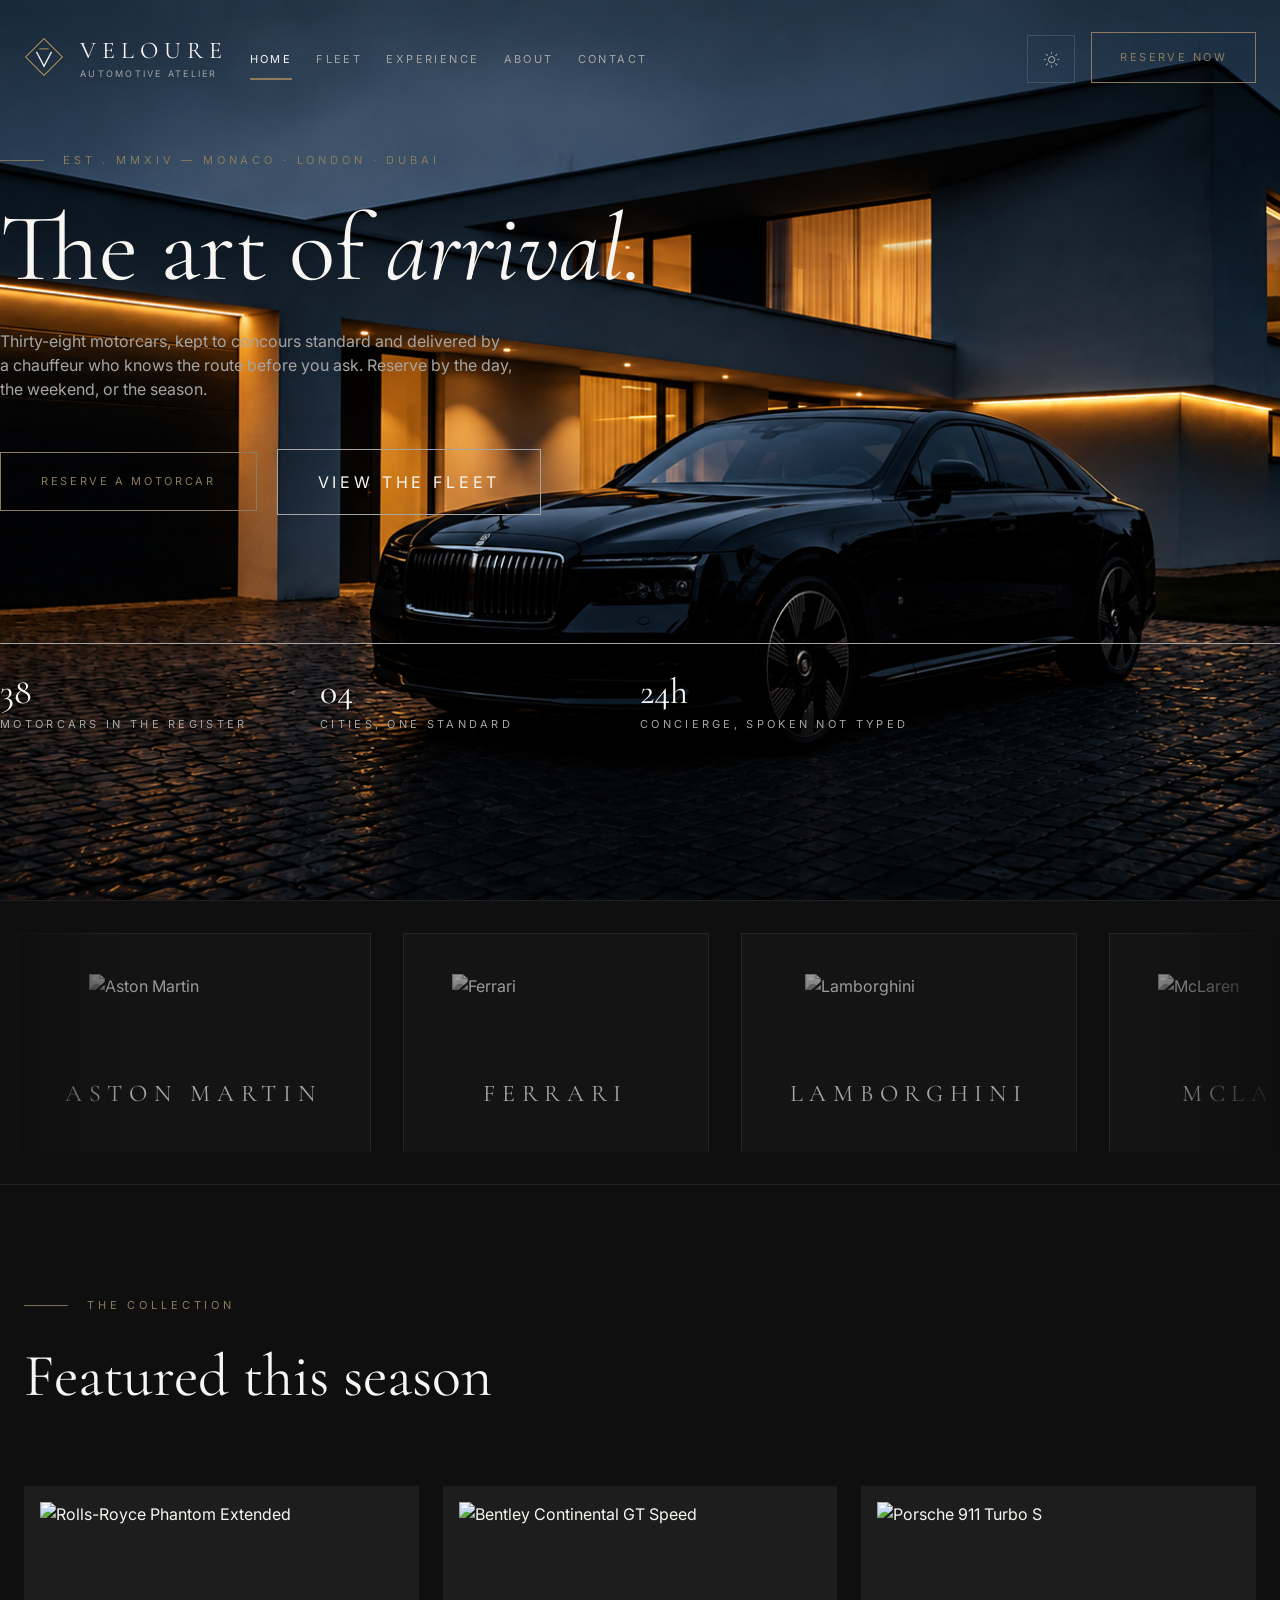
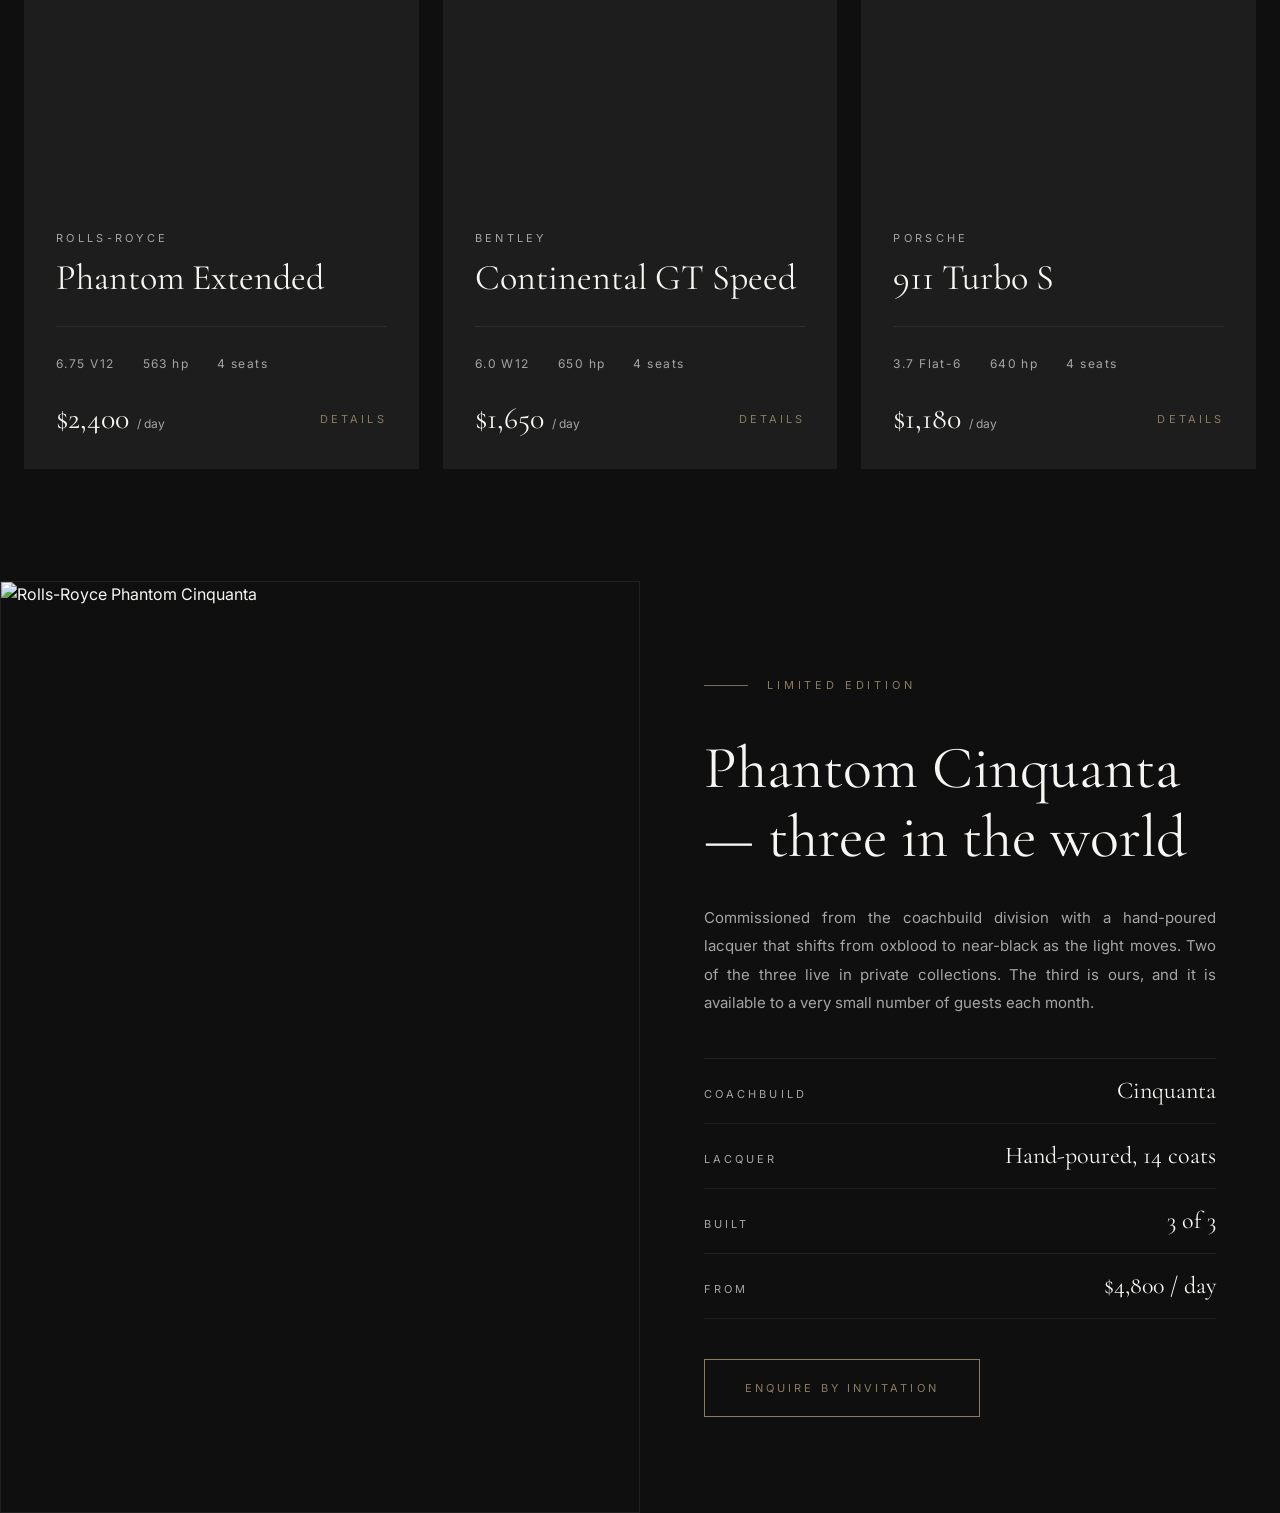
==== src/index.html @ 8e4b3f59 "Add limited edition section with styling and specifications" ====
<!doctype html>
<html lang="en">
  <head>
    <meta charset="UTF-8" />
    <meta name="viewport" content="width=device-width, initial-scale=1.0" />

    <link href="./output.css" rel="stylesheet" />

    <link rel="preconnect" href="https://fonts.googleapis.com" />
    <link rel="preconnect" href="https://fonts.gstatic.com" crossorigin />

    <link
      href="https://fonts.googleapis.com/css2?family=Cormorant+Garamond:ital,wght@0,300..700;1,300..700&family=Inter:ital,opsz,wght@0,14..32,100..900;1,14..32,100..900&display=swap"
      rel="stylesheet"
    />

    <title>Veloure</title>
  </head>

  <body class="bg-background text-text font-Inter">
    <header
      class="relative min-h-screen bg-[url('../assets/hero.png')] bg-cover bg-center bg-no-repeat py-8"
    >
      <div id="siteNav" class="site-nav">
        <div class="container mx-auto flex items-center px-6">
          <div class="logo">
            <a href="#" class="flex items-center gap-3 lg:gap-4">
              <img
                src="../assets/v-logo.png"
                alt="Veloure Logo"
                class="w-8 h-8 lg:w-10 lg:h-10"
              />

              <div class="flex flex-col">
                <span
                  class="font-display text-xl lg:text-2xl tracking-[0.25em] text-text"
                >
                  VELOURE
                </span>

                <span
                  class="text-[8px] lg:text-[9px] tracking-[0.25em] uppercase text-muted lg:pr-8"
                >
                  Automotive Atelier
                </span>
              </div>
            </a>
          </div>
          <nav class="hidden lg:block">
            <ul class="flex items-center gap-6">
              <li><a href="#" class="nav-link nav-link-active">Home</a></li>
              <li><a href="#" class="nav-link">Fleet</a></li>
              <li><a href="#" class="nav-link">Experience</a></li>
              <li><a href="#" class="nav-link">About</a></li>
              <li><a href="#" class="nav-link">Contact</a></li>
            </ul>
          </nav>
          <div class="flex items-center lg:items-end ml-auto">
            <button class="ml-4 lg:ml-12">
              <img
                src="../assets/bright-icon.png"
                alt=""
                class="w-10 h-10 lg:w-12 lg:h-12"
              />
            </button>

            <button class="ml-2 lg:hidden">
              <img src="../assets/v-menu.png" alt="Menu" class="w-10 h-10" />
            </button>

            <button
              class="hidden lg:block ml-4 text-line tracking-[0.22em] uppercase text-[11px] py-4 px-7 border border-line hover:bg-tint hover:scale-105 transition-transform duration-300"
            >
              Reserve Now
            </button>
          </div>
        </div>
      </div>

      <section
        class="hero container mx-auto flex flex-col text-text mt-32 lg:mt-30 px-6 xl:px-0"
      >
        <p class="text-[10px] sm:text-[11px] text-line uppercase pb-6 lg:pb-8">
          <span class="hidden sm:inline"> ———— </span>
          <span class="tracking-[0.2em] sm:tracking-[0.35em] sm:ml-4">
            EST . MMXIV — MONACO · LONDON · DUBAI
          </span>
        </p>

        <h1
          class="text-5xl sm:text-6xl md:text-7xl lg:text-8xl font-display pb-6 lg:pb-8"
        >
          The art of
          <span class="italic">arrival.</span>
        </h1>

        <p class="text-[15px] sm:text-[16px] text-muted max-w-lg">
          Thirty-eight motorcars, kept to concours standard and delivered by a
          chauffeur who knows the route before you ask. Reserve by the day, the
          weekend, or the season.
        </p>

        <div
          class="flex flex-col sm:flex-row sm:items-center gap-4 sm:gap-5 my-10 lg:my-12"
        >
          <button
            class="w-full sm:w-auto text-line tracking-[0.24em] uppercase text-[11px] py-5 px-10 border border-line hover:bg-tint hover:scale-105 transition-transform duration-300"
          >
            Reserve a Motorcar
          </button>
          <button
            class="w-full sm:w-auto text-text tracking-[0.24em] uppercase text-[11px ] py-5 px-10 border border-muted hover:scale-105 hover:border-text transition-all duration-300"
          >
            View the Fleet
          </button>
        </div>
        <div
          class="flex flex-wrap items-start gap-y-8 border-t border-muted pt-7 mt-12 lg:mt-20 pb-12 lg:pb-0"
        >
          <div class="w-1/2 sm:w-1/3 lg:w-1/4">
            <span class="font-display text-4xl text-text"> 38 </span>

            <p class="mt-1 text-[11px] tracking-[0.3em] uppercase text-muted">
              Motorcars in the register
            </p>
          </div>

          <div class="w-1/2 sm:w-1/3 lg:w-1/4">
            <span class="font-display text-4xl text-text"> 04 </span>

            <p class="mt-1 text-[11px] tracking-[0.3em] uppercase text-muted">
              Cities, one standard
            </p>
          </div>

          <div class="w-1/2 sm:w-1/3 lg:w-1/4">
            <span class="font-display text-4xl text-text"> 24h </span>

            <p class="mt-1 text-[11px] tracking-[0.3em] uppercase text-muted">
              Concierge, spoken not typed
            </p>
          </div>
        </div>
      </section>
    </header>

    <main>
      <section class="brands border-y border-hair py-6 lg:py-8 overflow-hidden">
        <div class="brand-moveleft">
          <div class="brand-track">
            <ul class="brand-list">
              <li>
                <a href="#" class="group brand-card">
                  <img
                    src="../assets/brands/aston-martin.png"
                    alt="Aston Martin"
                    class="brand-logo"
                  />
                  <span class="brand-name">Aston Martin</span>
                </a>
              </li>

              <li>
                <a href="#" class="group brand-card">
                  <img
                    src="../assets/brands/ferrari.png"
                    alt="Ferrari"
                    class="brand-logo"
                  />
                  <span class="brand-name">Ferrari</span>
                </a>
              </li>

              <li>
                <a href="#" class="group brand-card">
                  <img
                    src="../assets/brands/lamborghini.png"
                    alt="Lamborghini"
                    class="brand-logo"
                  />
                  <span class="brand-name">Lamborghini</span>
                </a>
              </li>

              <li>
                <a href="#" class="group brand-card">
                  <img
                    src="../assets/brands/mclaren.png"
                    alt="McLaren"
                    class="brand-logo"
                  />
                  <span class="brand-name">McLaren</span>
                </a>
              </li>

              <li>
                <a href="#" class="group brand-card">
                  <img
                    src="../assets/brands/rolls-royce.png"
                    alt="Rolls-Royce"
                    class="brand-logo"
                  />
                  <span class="brand-name">Rolls-Royce</span>
                </a>
              </li>

              <li>
                <a href="#" class="group brand-card">
                  <img
                    src="../assets/brands/bentley.png"
                    alt="Bentley"
                    class="brand-logo"
                  />
                  <span class="brand-name">Bentley</span>
                </a>
              </li>

              <li>
                <a href="#" class="group brand-card">
                  <img
                    src="../assets/brands/porsche.png"
                    alt="Porsche"
                    class="brand-logo"
                  />
                  <span class="brand-name">Porsche</span>
                </a>
              </li>

              <li>
                <a href="#" class="group brand-card">
                  <img
                    src="../assets/brands/maserati.png"
                    alt="Maserati"
                    class="brand-logo"
                  />
                  <span class="brand-name">Maserati</span>
                </a>
              </li>
            </ul>

            <ul class="brand-list">
              <li>
                <a href="#" class="group brand-card">
                  <img
                    src="../assets/brands/Aston-Martin-Logo.png"
                    alt="Aston Martin"
                    class="brand-logo"
                  />
                  <span class="brand-name">Aston Martin</span>
                </a>
              </li>

              <li>
                <a href="#" class="group brand-card">
                  <img
                    src="../assets/brands/ferrari.png"
                    alt=""
                    class="brand-logo"
                  />
                  <span class="brand-name">Ferrari</span>
                </a>
              </li>

              <li>
                <a href="#" class="group brand-card">
                  <img
                    src="../assets/brands/lamborghini.png"
                    alt=""
                    class="brand-logo"
                  />
                  <span class="brand-name">Lamborghini</span>
                </a>
              </li>

              <li>
                <a href="#" class="group brand-card">
                  <img
                    src="../assets/brands/mclaren.png"
                    alt=""
                    class="brand-logo"
                  />
                  <span class="brand-name">McLaren</span>
                </a>
              </li>

              <li>
                <a href="#" class="group brand-card">
                  <img
                    src="../assets/brands/Rolls-Royce.png"
                    alt=""
                    class="brand-logo"
                  />
                  <span class="brand-name">Rolls-Royce</span>
                </a>
              </li>

              <li>
                <a href="#" class="group brand-card">
                  <img
                    src="../assets/brands/Bentley.png"
                    alt=""
                    class="brand-logo"
                  />
                  <span class="brand-name">Bentley</span>
                </a>
              </li>

              <li>
                <a href="#" class="group brand-card">
                  <img
                    src="../assets/brands/Porsche.png"
                    alt=""
                    class="brand-logo"
                  />
                  <span class="brand-name">Porsche</span>
                </a>
              </li>

              <li>
                <a href="#" class="group brand-card">
                  <img
                    src="../assets/brands/maserati.png"
                    alt=""
                    class="brand-logo"
                  />
                  <span class="brand-name">Maserati</span>
                </a>
              </li>
            </ul>
          </div>
        </div>
      </section>

      <section class="collection py-20 lg:py-28">
        <div class="container mx-auto px-6">
          <p
            class="text-[10px] sm:text-[11px] text-line uppercase pb-6 lg:pb-8"
          >
            <span class="hidden sm:inline"> ———— </span>
            <span class="tracking-[0.2em] sm:tracking-[0.35em] sm:ml-4"
              >The Collection</span
            >
          </p>

          <h2
            class="font-display text-4xl sm:text-5xl lg:text-6xl pb-14 lg:pb-20"
          >
            Featured this season
          </h2>

          <div class="grid gap-6 md:grid-cols-2 lg:grid-cols-3">
            <div class="collection-card">
              <div class="collection-media">

                <img
                  src="../assets/cars/Rolls-Royce.jpg"
                  alt="Rolls-Royce Phantom Extended"
                  class="collection-image"
                />
              </div>

              <div class="collection-body">
                <p class="collection-brand">Rolls-Royce</p>
                <h3 class="collection-model">Phantom Extended</h3>

                <div class="collection-specs">
                  <span>6.75 V12</span>
                  <span>563 hp</span>
                  <span>4 seats</span>
                </div>

                <div class="collection-footer">
                  <p>
                    <span class="collection-price">$2,400</span>
                    <span class="collection-per">/ day</span>
                  </p>

                  <a href="#" class="collection-details">Details </a>
                </div>
              </div>
            </div>

            <div class="collection-card">
              <div class="collection-media">

                <img
                  src="../assets/cars/Bentley.jpg"
                  alt="Bentley Continental GT Speed"
                  class="collection-image"
                />
              </div>

              <div class="collection-body">
                <p class="collection-brand">Bentley</p>
                <h3 class="collection-model">Continental GT Speed</h3>

                <div class="collection-specs">
                  <span>6.0 W12</span>
                  <span>650 hp</span>
                  <span>4 seats</span>
                </div>

                <div class="collection-footer">
                  <p>
                    <span class="collection-price">$1,650</span>
                    <span class="collection-per">/ day</span>
                  </p>

                  <a href="#" class="collection-details">Details </a>
                </div>
              </div>
            </div>

            <div class="collection-card">
              <div class="collection-media">

                <img
                  src="../assets/cars/Porsche.jpg"
                  alt="Porsche 911 Turbo S"
                  class="collection-image"
                />
              </div>

              <div class="collection-body">
                <p class="collection-brand">Porsche</p>
                <h3 class="collection-model">911 Turbo S</h3>

                <div class="collection-specs">
                  <span>3.7 Flat-6</span>
                  <span>640 hp</span>
                  <span>4 seats</span>
                </div>

                <div class="collection-footer">
                  <p>
                    <span class="collection-price">$1,180</span>
                    <span class="collection-per">/ day</span>
                  </p>

                  <a href="#" class="collection-details">Details </a>
                </div>
              </div>
            </div>
          </div>
        </div>
      </section>

      <section class="limited-edition">
        <div class="grid lg:grid-cols-2 items-stretch">
          <div
            class="relative overflow-hidden aspect-4/3 sm:aspect-[16/9] lg:aspect-auto lg:min-h-[34rem] border border-hair"
          >
            <img
              src="../assets/cars/limited-edition.jpg"
              alt="Rolls-Royce Phantom Cinquanta"
              class="absolute inset-0 w-full h-full object-cover"
            />
          </div>

          <div
            class="flex flex-col justify-center px-6 sm:px-10 lg:px-16 py-16 lg:py-24"
          >
            <p class="text-[10px] sm:text-[11px] text-line uppercase pb-8 lg:pb-10">
              <span class="hidden sm:inline"> ———— </span>
              <span class="tracking-[0.2em] sm:tracking-[0.35em] sm:ml-4"
                >Limited Edition</span
              >
            </p>

            <h2
              class="font-display text-4xl sm:text-5xl lg:text-6xl leading-[1.15] text-text"
            >
              Phantom Cinquanta — three in the world
            </h2>

            <p
              class="text-[15px] leading-[1.9] text-muted text-justify pt-8 pb-10 border-b border-hair"
            >
              Commissioned from the coachbuild division with a hand-poured
              lacquer that shifts from oxblood to near-black as the light moves.
              Two of the three live in private collections. The third is ours,
              and it is available to a very small number of guests each month.
            </p>

            <div>
              <div class="limited-spec">
                <span class="limited-spec-label">Coachbuild</span>
                <span class="limited-spec-value">Cinquanta</span>
              </div>

              <div class="limited-spec">
                <span class="limited-spec-label">Lacquer</span>
                <span class="limited-spec-value">Hand-poured, 14 coats</span>
              </div>

              <div class="limited-spec">
                <span class="limited-spec-label">Built</span>
                <span class="limited-spec-value">3 of 3</span>
              </div>

              <div class="limited-spec">
                <span class="limited-spec-label">From</span>
                <span class="limited-spec-value">$4,800 / day</span>
              </div>
            </div>

            <a
              href="#"
              class="self-start mt-10 px-10 py-5 border border-line text-[11px] tracking-[0.28em] uppercase text-line hover:bg-tint hover:scale-105 transition-transform duration-300"
              >Enquire by invitation</a
            >
          </div>
        </div>
      </section>
    </main>
  </body>
</html>
---- src/output.css ----
/*! tailwindcss v4.3.3 | MIT License | https://tailwindcss.com */
@layer properties;
@layer theme, base, components, utilities;
@layer theme {
  :root, :host {
    --font-sans: -apple-system, BlinkMacSystemFont, "Segoe UI", Roboto, "Helvetica Neue",
      "Noto Sans", Arial, sans-serif, "Apple Color Emoji", "Segoe UI Emoji",
      "Segoe UI Symbol", "Noto Color Emoji";
    --font-mono: ui-monospace, SFMono-Regular, Menlo, Monaco, Consolas, "Liberation Mono",
      "Courier New", monospace;
    --spacing: 0.25rem;
    --container-lg: 32rem;
    --text-xl: 1.25rem;
    --text-xl--line-height: calc(1.75 / 1.25);
    --text-2xl: 1.5rem;
    --text-2xl--line-height: calc(2 / 1.5);
    --text-3xl: 1.875rem;
    --text-3xl--line-height: calc(2.25 / 1.875);
    --text-4xl: 2.25rem;
    --text-4xl--line-height: calc(2.5 / 2.25);
    --text-5xl: 3rem;
    --text-5xl--line-height: 1;
    --text-6xl: 3.75rem;
    --text-6xl--line-height: 1;
    --text-7xl: 4.5rem;
    --text-7xl--line-height: 1;
    --text-8xl: 6rem;
    --text-8xl--line-height: 1;
    --font-weight-semibold: 600;
    --default-transition-duration: 150ms;
    --default-transition-timing-function: cubic-bezier(0.4, 0, 0.2, 1);
    --default-font-family: var(--font-sans);
    --default-mono-font-family: var(--font-mono);
    --font-display: "Cormorant Garamond", serif;
    --font-Inter: "Inter", sans-serif;
    --color-background: #0F0F10;
    --color-card: #1D1D1D;
    --color-text: #F8F6F2;
    --color-muted: #A5A5A5;
    --color-line: #8C7B5E;
    --color-hair: rgba(255, 255, 255, 0.07);
    --color-tint: rgba(140, 123, 94, 0.19);
    --animate-moveLeft: moveLeft 40s linear infinite;
  }
}
@layer base {
  *, ::after, ::before, ::backdrop, ::file-selector-button {
    box-sizing: border-box;
    margin: 0;
    padding: 0;
    border: 0 solid;
  }
  html, :host {
    line-height: 1.5;
    -webkit-text-size-adjust: 100%;
    tab-size: 4;
    font-family: var(--default-font-family, -apple-system, BlinkMacSystemFont, "Segoe UI", Roboto, "Helvetica Neue", "Noto Sans", Arial, sans-serif, "Apple Color Emoji", "Segoe UI Emoji", "Segoe UI Symbol", "Noto Color Emoji");
    font-feature-settings: var(--default-font-feature-settings, normal);
    font-variation-settings: var(--default-font-variation-settings, normal);
    -webkit-tap-highlight-color: transparent;
  }
  hr {
    height: 0;
    color: inherit;
    border-top-width: 1px;
  }
  abbr:where([title]) {
    -webkit-text-decoration: underline dotted;
    text-decoration: underline dotted;
  }
  h1, h2, h3, h4, h5, h6 {
    font-size: inherit;
    font-weight: inherit;
  }
  a {
    color: inherit;
    -webkit-text-decoration: inherit;
    text-decoration: inherit;
  }
  b, strong {
    font-weight: bolder;
  }
  code, kbd, samp, pre {
    font-family: var(--default-mono-font-family, ui-monospace, SFMono-Regular, Menlo, Monaco, Consolas, "Liberation Mono", "Courier New", monospace);
    font-feature-settings: var(--default-mono-font-feature-settings, normal);
    font-variation-settings: var(--default-mono-font-variation-settings, normal);
    font-size: 1em;
  }
  small {
    font-size: 80%;
  }
  sub, sup {
    font-size: 75%;
    line-height: 0;
    position: relative;
    vertical-align: baseline;
  }
  sub {
    bottom: -0.25em;
  }
  sup {
    top: -0.5em;
  }
  table {
    text-indent: 0;
    border-color: inherit;
    border-collapse: collapse;
  }
  :-moz-focusring:where(:not(iframe)) {
    outline: auto;
  }
  progress {
    vertical-align: baseline;
  }
  summary {
    display: list-item;
  }
  ol, ul, menu {
    list-style: none;
  }
  img, svg, video, canvas, audio, iframe, embed, object {
    display: block;
    vertical-align: middle;
  }
  img, video {
    max-width: 100%;
    height: auto;
  }
  button, input, select, optgroup, textarea, ::file-selector-button {
    font: inherit;
    font-feature-settings: inherit;
    font-variation-settings: inherit;
    letter-spacing: inherit;
    color: inherit;
    border-radius: 0;
    background-color: transparent;
    opacity: 1;
  }
  :where(select:is([multiple], [size])) optgroup {
    font-weight: bolder;
  }
  :where(select:is([multiple], [size])) optgroup option {
    padding-inline-start: 20px;
  }
  ::file-selector-button {
    margin-inline-end: 4px;
  }
  ::placeholder {
    opacity: 1;
  }
  @supports (not (-webkit-appearance: -apple-pay-button))  or (contain-intrinsic-size: 1px) {
    ::placeholder {
      color: currentcolor;
      @supports (color: color-mix(in lab, red, red)) {
        color: color-mix(in oklab, currentcolor 50%, transparent);
      }
    }
  }
  textarea {
    resize: vertical;
  }
  ::-webkit-search-decoration {
    -webkit-appearance: none;
  }
  ::-webkit-date-and-time-value {
    min-height: 1lh;
    text-align: inherit;
  }
  ::-webkit-datetime-edit {
    display: inline-flex;
  }
  ::-webkit-datetime-edit-fields-wrapper {
    padding: 0;
  }
  ::-webkit-datetime-edit, ::-webkit-datetime-edit-year-field, ::-webkit-datetime-edit-month-field, ::-webkit-datetime-edit-day-field, ::-webkit-datetime-edit-hour-field, ::-webkit-datetime-edit-minute-field, ::-webkit-datetime-edit-second-field, ::-webkit-datetime-edit-millisecond-field, ::-webkit-datetime-edit-meridiem-field {
    padding-block: 0;
  }
  ::-webkit-calendar-picker-indicator {
    line-height: 1;
  }
  :-moz-ui-invalid {
    box-shadow: none;
  }
  button, input:where([type="button"], [type="reset"], [type="submit"]), ::file-selector-button {
    appearance: button;
  }
  ::-webkit-inner-spin-button, ::-webkit-outer-spin-button {
    height: auto;
  }
  [hidden]:where(:not([hidden="until-found"])) {
    display: none !important;
  }
}
@layer utilities {
  .absolute {
    position: absolute;
  }
  .relative {
    position: relative;
  }
  .inset-0 {
    inset: 0px;
  }
  .container {
    width: 100%;
    @media (width >= 40rem) {
      max-width: 40rem;
    }
    @media (width >= 48rem) {
      max-width: 48rem;
    }
    @media (width >= 64rem) {
      max-width: 64rem;
    }
    @media (width >= 80rem) {
      max-width: 80rem;
    }
    @media (width >= 96rem) {
      max-width: 96rem;
    }
  }
  .mx-auto {
    margin-inline: auto;
  }
  .my-10 {
    margin-block: calc(var(--spacing) * 10);
  }
  .mt-1 {
    margin-top: var(--spacing);
  }
  .mt-10 {
    margin-top: calc(var(--spacing) * 10);
  }
  .mt-12 {
    margin-top: calc(var(--spacing) * 12);
  }
  .mt-32 {
    margin-top: calc(var(--spacing) * 32);
  }
  .ml-2 {
    margin-left: calc(var(--spacing) * 2);
  }
  .ml-4 {
    margin-left: calc(var(--spacing) * 4);
  }
  .ml-auto {
    margin-left: auto;
  }
  .flex {
    display: flex;
  }
  .grid {
    display: grid;
  }
  .hidden {
    display: none;
  }
  .table {
    display: table;
  }
  .aspect-4\/3 {
    aspect-ratio: 4/3;
  }
  .aspect-\[4\/3\] {
    aspect-ratio: 4/3;
  }
  .aspect-\[1199\/628\] {
    aspect-ratio: 1199/628;
  }
  .h-8 {
    height: calc(var(--spacing) * 8);
  }
  .h-10 {
    height: calc(var(--spacing) * 10);
  }
  .h-full {
    height: 100%;
  }
  .min-h-\[26rem\] {
    min-height: 26rem;
  }
  .min-h-screen {
    min-height: 100vh;
  }
  .w-1 {
    width: var(--spacing);
  }
  .w-1\/2 {
    width: calc(1 / 2 * 100%);
  }
  .w-8 {
    width: calc(var(--spacing) * 8);
  }
  .w-10 {
    width: calc(var(--spacing) * 10);
  }
  .w-full {
    width: 100%;
  }
  .max-w-lg {
    max-width: var(--container-lg);
  }
  .flex-shrink {
    flex-shrink: 1;
  }
  .border-collapse {
    border-collapse: collapse;
  }
  .transform {
    transform: var(--tw-rotate-x,) var(--tw-rotate-y,) var(--tw-rotate-z,) var(--tw-skew-x,) var(--tw-skew-y,);
  }
  .resize {
    resize: both;
  }
  .flex-col {
    flex-direction: column;
  }
  .flex-wrap {
    flex-wrap: wrap;
  }
  .items-center {
    align-items: center;
  }
  .items-start {
    align-items: flex-start;
  }
  .items-stretch {
    align-items: stretch;
  }
  .justify-center {
    justify-content: center;
  }
  .gap-2 {
    gap: calc(var(--spacing) * 2);
  }
  .gap-3 {
    gap: calc(var(--spacing) * 3);
  }
  .gap-4 {
    gap: calc(var(--spacing) * 4);
  }
  .gap-6 {
    gap: calc(var(--spacing) * 6);
  }
  .gap-y-8 {
    row-gap: calc(var(--spacing) * 8);
  }
  .self-start {
    align-self: flex-start;
  }
  .overflow-hidden {
    overflow: hidden;
  }
  .border {
    border-style: var(--tw-border-style);
    border-width: 1px;
  }
  .border-y {
    border-block-style: var(--tw-border-style);
    border-block-width: 1px;
  }
  .border-t {
    border-top-style: var(--tw-border-style);
    border-top-width: 1px;
  }
  .border-b {
    border-bottom-style: var(--tw-border-style);
    border-bottom-width: 1px;
  }
  .border-dashed {
    --tw-border-style: dashed;
    border-style: dashed;
  }
  .border-hair {
    border-color: var(--color-hair);
  }
  .border-line {
    border-color: var(--color-line);
  }
  .border-muted {
    border-color: var(--color-muted);
  }
  .bg-background {
    background-color: var(--color-background);
  }
  .bg-\[url\(\'\.\.\/assets\/hero\.png\'\)\] {
    background-image: url('../assets/hero.png');
  }
  .bg-cover {
    background-size: cover;
  }
  .bg-center {
    background-position: center;
  }
  .bg-no-repeat {
    background-repeat: no-repeat;
  }
  .object-cover {
    object-fit: cover;
  }
  .p-8 {
    padding: calc(var(--spacing) * 8);
  }
  .px-6 {
    padding-inline: calc(var(--spacing) * 6);
  }
  .px-7 {
    padding-inline: calc(var(--spacing) * 7);
  }
  .px-10 {
    padding-inline: calc(var(--spacing) * 10);
  }
  .py-4 {
    padding-block: calc(var(--spacing) * 4);
  }
  .py-5 {
    padding-block: calc(var(--spacing) * 5);
  }
  .py-6 {
    padding-block: calc(var(--spacing) * 6);
  }
  .py-8 {
    padding-block: calc(var(--spacing) * 8);
  }
  .py-16 {
    padding-block: calc(var(--spacing) * 16);
  }
  .py-20 {
    padding-block: calc(var(--spacing) * 20);
  }
  .pt-7 {
    padding-top: calc(var(--spacing) * 7);
  }
  .pt-8 {
    padding-top: calc(var(--spacing) * 8);
  }
  .pb-6 {
    padding-bottom: calc(var(--spacing) * 6);
  }
  .pb-8 {
    padding-bottom: calc(var(--spacing) * 8);
  }
  .pb-10 {
    padding-bottom: calc(var(--spacing) * 10);
  }
  .pb-12 {
    padding-bottom: calc(var(--spacing) * 12);
  }
  .pb-14 {
    padding-bottom: calc(var(--spacing) * 14);
  }
  .text-center {
    text-align: center;
  }
  .text-justify {
    text-align: justify;
  }
  .font-Inter {
    font-family: var(--font-Inter);
  }
  .font-display {
    font-family: var(--font-display);
  }
  .text-4xl {
    font-size: var(--text-4xl);
    line-height: var(--tw-leading, var(--text-4xl--line-height));
  }
  .text-5xl {
    font-size: var(--text-5xl);
    line-height: var(--tw-leading, var(--text-5xl--line-height));
  }
  .text-xl {
    font-size: var(--text-xl);
    line-height: var(--tw-leading, var(--text-xl--line-height));
  }
  .text-\[8px\] {
    font-size: 8px;
  }
  .text-\[10px\] {
    font-size: 10px;
  }
  .text-\[11px\] {
    font-size: 11px;
  }
  .text-\[13px\] {
    font-size: 13px;
  }
  .text-\[15px\] {
    font-size: 15px;
  }
  .leading-\[1\.9\] {
    --tw-leading: 1.9;
    line-height: 1.9;
  }
  .leading-\[1\.15\] {
    --tw-leading: 1.15;
    line-height: 1.15;
  }
  .font-semibold {
    --tw-font-weight: var(--font-weight-semibold);
    font-weight: var(--font-weight-semibold);
  }
  .tracking-\[0\.2em\] {
    --tw-tracking: 0.2em;
    letter-spacing: 0.2em;
  }
  .tracking-\[0\.3em\] {
    --tw-tracking: 0.3em;
    letter-spacing: 0.3em;
  }
  .tracking-\[0\.22em\] {
    --tw-tracking: 0.22em;
    letter-spacing: 0.22em;
  }
  .tracking-\[0\.24em\] {
    --tw-tracking: 0.24em;
    letter-spacing: 0.24em;
  }
  .tracking-\[0\.25em\] {
    --tw-tracking: 0.25em;
    letter-spacing: 0.25em;
  }
  .tracking-\[0\.28em\] {
    --tw-tracking: 0.28em;
    letter-spacing: 0.28em;
  }
  .text-line {
    color: var(--color-line);
  }
  .text-muted {
    color: var(--color-muted);
  }
  .text-text {
    color: var(--color-text);
  }
  .uppercase {
    text-transform: uppercase;
  }
  .italic {
    font-style: italic;
  }
  .underline {
    text-decoration-line: underline;
  }
  .outline {
    outline-style: var(--tw-outline-style);
    outline-width: 1px;
  }
  .filter {
    filter: var(--tw-blur,) var(--tw-brightness,) var(--tw-contrast,) var(--tw-grayscale,) var(--tw-hue-rotate,) var(--tw-invert,) var(--tw-saturate,) var(--tw-sepia,) var(--tw-drop-shadow,);
  }
  .transition-all {
    transition-property: all;
    transition-timing-function: var(--tw-ease, var(--default-transition-timing-function));
    transition-duration: var(--tw-duration, var(--default-transition-duration));
  }
  .transition-colors {
    transition-property: color, background-color, border-color, outline-color, text-decoration-color, fill, stroke, --tw-gradient-from, --tw-gradient-via, --tw-gradient-to;
    transition-timing-function: var(--tw-ease, var(--default-transition-timing-function));
    transition-duration: var(--tw-duration, var(--default-transition-duration));
  }
  .transition-transform {
    transition-property: transform, translate, scale, rotate;
    transition-timing-function: var(--tw-ease, var(--default-transition-timing-function));
    transition-duration: var(--tw-duration, var(--default-transition-duration));
  }
  .duration-300 {
    --tw-duration: 300ms;
    transition-duration: 300ms;
  }
  @media (hover: hover) {
    .hover\:scale-105:hover {
      --tw-scale-x: 105%;
      --tw-scale-y: 105%;
      --tw-scale-z: 105%;
      scale: var(--tw-scale-x) var(--tw-scale-y);
    }
    .hover\:border-text:hover {
      border-color: var(--color-text);
    }
    .hover\:bg-tint:hover {
      background-color: var(--color-tint);
    }
    .hover\:text-background:hover {
      color: var(--color-background);
    }
    .hover\:text-text:hover {
      color: var(--color-text);
    }
    .hover\:text-tint:hover {
      color: var(--color-tint);
    }
  }
  @media (width >= 40rem) {
    .sm\:ml-4 {
      margin-left: calc(var(--spacing) * 4);
    }
    .sm\:inline {
      display: inline;
    }
    .sm\:aspect-\[16\/9\] {
      aspect-ratio: 16/9;
    }
    .sm\:w-1\/3 {
      width: calc(1 / 3 * 100%);
    }
    .sm\:w-auto {
      width: auto;
    }
    .sm\:flex-row {
      flex-direction: row;
    }
    .sm\:items-center {
      align-items: center;
    }
    .sm\:gap-5 {
      gap: calc(var(--spacing) * 5);
    }
    .sm\:px-10 {
      padding-inline: calc(var(--spacing) * 10);
    }
    .sm\:text-5xl {
      font-size: var(--text-5xl);
      line-height: var(--tw-leading, var(--text-5xl--line-height));
    }
    .sm\:text-6xl {
      font-size: var(--text-6xl);
      line-height: var(--tw-leading, var(--text-6xl--line-height));
    }
    .sm\:text-\[11px\] {
      font-size: 11px;
    }
    .sm\:text-\[16px\] {
      font-size: 16px;
    }
    .sm\:tracking-\[0\.35em\] {
      --tw-tracking: 0.35em;
      letter-spacing: 0.35em;
    }
  }
  @media (width >= 48rem) {
    .md\:grid-cols-2 {
      grid-template-columns: repeat(2, minmax(0, 1fr));
    }
    .md\:text-7xl {
      font-size: var(--text-7xl);
      line-height: var(--tw-leading, var(--text-7xl--line-height));
    }
  }
  @media (width >= 64rem) {
    .lg\:my-12 {
      margin-block: calc(var(--spacing) * 12);
    }
    .lg\:mt-20 {
      margin-top: calc(var(--spacing) * 20);
    }
    .lg\:mt-30 {
      margin-top: calc(var(--spacing) * 30);
    }
    .lg\:ml-12 {
      margin-left: calc(var(--spacing) * 12);
    }
    .lg\:block {
      display: block;
    }
    .lg\:hidden {
      display: none;
    }
    .lg\:aspect-auto {
      aspect-ratio: auto;
    }
    .lg\:h-10 {
      height: calc(var(--spacing) * 10);
    }
    .lg\:h-12 {
      height: calc(var(--spacing) * 12);
    }
    .lg\:min-h-\[34rem\] {
      min-height: 34rem;
    }
    .lg\:min-h-screen {
      min-height: 100vh;
    }
    .lg\:w-1\/4 {
      width: calc(1 / 4 * 100%);
    }
    .lg\:w-10 {
      width: calc(var(--spacing) * 10);
    }
    .lg\:w-12 {
      width: calc(var(--spacing) * 12);
    }
    .lg\:grid-cols-2 {
      grid-template-columns: repeat(2, minmax(0, 1fr));
    }
    .lg\:grid-cols-3 {
      grid-template-columns: repeat(3, minmax(0, 1fr));
    }
    .lg\:items-end {
      align-items: flex-end;
    }
    .lg\:gap-4 {
      gap: calc(var(--spacing) * 4);
    }
    .lg\:self-center {
      align-self: center;
    }
    .lg\:px-16 {
      padding-inline: calc(var(--spacing) * 16);
    }
    .lg\:py-8 {
      padding-block: calc(var(--spacing) * 8);
    }
    .lg\:py-24 {
      padding-block: calc(var(--spacing) * 24);
    }
    .lg\:py-28 {
      padding-block: calc(var(--spacing) * 28);
    }
    .lg\:pr-8 {
      padding-right: calc(var(--spacing) * 8);
    }
    .lg\:pb-0 {
      padding-bottom: 0px;
    }
    .lg\:pb-8 {
      padding-bottom: calc(var(--spacing) * 8);
    }
    .lg\:pb-10 {
      padding-bottom: calc(var(--spacing) * 10);
    }
    .lg\:pb-20 {
      padding-bottom: calc(var(--spacing) * 20);
    }
    .lg\:text-2xl {
      font-size: var(--text-2xl);
      line-height: var(--tw-leading, var(--text-2xl--line-height));
    }
    .lg\:text-6xl {
      font-size: var(--text-6xl);
      line-height: var(--tw-leading, var(--text-6xl--line-height));
    }
    .lg\:text-8xl {
      font-size: var(--text-8xl);
      line-height: var(--tw-leading, var(--text-8xl--line-height));
    }
    .lg\:text-\[9px\] {
      font-size: 9px;
    }
  }
  @media (width >= 80rem) {
    .xl\:px-0 {
      padding-inline: 0px;
    }
  }
}
@layer components {
  .nav-link {
    padding-bottom: calc(var(--spacing) * 3);
    font-size: 11px;
    --tw-tracking: 0.22em;
    letter-spacing: 0.22em;
    color: var(--color-muted);
    text-transform: uppercase;
    &:hover {
      @media (hover: hover) {
        border-bottom-style: var(--tw-border-style);
        border-bottom-width: 2px;
      }
    }
    &:hover {
      @media (hover: hover) {
        border-bottom-color: var(--color-line);
      }
    }
    &:hover {
      @media (hover: hover) {
        color: var(--color-text);
      }
    }
  }
  .nav-link-active {
    border-bottom-style: var(--tw-border-style);
    border-bottom-width: 2px;
    border-bottom-color: var(--color-line);
    color: var(--color-text);
  }
  .site-nav {
    position: fixed;
    top: 0px;
    right: 0px;
    left: 0px;
    z-index: 50;
    padding-block: calc(var(--spacing) * 6);
    @media (width >= 64rem) {
      padding-block: calc(var(--spacing) * 8);
    }
  }
  .brand-moveleft {
    overflow: hidden;
    mask-image: linear-gradient(to right,transparent,#000 10%,#000 90%,transparent);
  }
  .brand-track {
    display: flex;
    width: max-content;
    animation: var(--animate-moveLeft);
    &:hover {
      @media (hover: hover) {
        animation-play-state: paused;
      }
    }
    @media (prefers-reduced-motion: reduce) {
      animation: none;
    }
  }
  .brand-list {
    display: flex;
    flex-shrink: 0;
    align-items: center;
  }
  .brand-card {
    margin-inline: calc(var(--spacing) * 3);
    display: flex;
    flex-direction: column;
    align-items: center;
    gap: calc(var(--spacing) * 5);
    border-style: var(--tw-border-style);
    border-width: 1px;
    border-bottom-style: var(--tw-border-style);
    border-bottom-width: 2px;
    border-color: var(--color-hair);
    border-bottom-color: transparent;
    background-color: color-mix(in srgb, #1D1D1D 40%, transparent);
    @supports (color: color-mix(in lab, red, red)) {
      background-color: color-mix(in oklab, var(--color-card) 40%, transparent);
    }
    padding-inline: calc(var(--spacing) * 8);
    padding-block: calc(var(--spacing) * 8);
    transition-property: color, background-color, border-color, outline-color, text-decoration-color, fill, stroke, --tw-gradient-from, --tw-gradient-via, --tw-gradient-to;
    transition-timing-function: var(--tw-ease, var(--default-transition-timing-function));
    transition-duration: var(--tw-duration, var(--default-transition-duration));
    --tw-duration: 300ms;
    transition-duration: 300ms;
    &:hover {
      @media (hover: hover) {
        border-bottom-color: var(--color-line);
      }
    }
    &:hover {
      @media (hover: hover) {
        background-color: var(--color-card);
      }
    }
    @media (width >= 64rem) {
      margin-inline: calc(var(--spacing) * 4);
    }
    @media (width >= 64rem) {
      gap: calc(var(--spacing) * 6);
    }
    @media (width >= 64rem) {
      padding-inline: calc(var(--spacing) * 12);
    }
    @media (width >= 64rem) {
      padding-block: calc(var(--spacing) * 10);
    }
  }
  .brand-logo {
    height: calc(var(--spacing) * 16);
    width: calc(var(--spacing) * 40);
    object-fit: contain;
    opacity: 60%;
    --tw-grayscale: grayscale(100%);
    filter: var(--tw-blur,) var(--tw-brightness,) var(--tw-contrast,) var(--tw-grayscale,) var(--tw-hue-rotate,) var(--tw-invert,) var(--tw-saturate,) var(--tw-sepia,) var(--tw-drop-shadow,);
    transition-property: color, background-color, border-color, outline-color, text-decoration-color, fill, stroke, --tw-gradient-from, --tw-gradient-via, --tw-gradient-to, opacity, box-shadow, transform, translate, scale, rotate, filter, -webkit-backdrop-filter, backdrop-filter, display, content-visibility, overlay, pointer-events;
    transition-timing-function: var(--tw-ease, var(--default-transition-timing-function));
    transition-duration: var(--tw-duration, var(--default-transition-duration));
    --tw-duration: 300ms;
    transition-duration: 300ms;
    &:is(:where(.group):hover *) {
      @media (hover: hover) {
        opacity: 100%;
      }
    }
    &:is(:where(.group):hover *) {
      @media (hover: hover) {
        --tw-grayscale: grayscale(0%);
        filter: var(--tw-blur,) var(--tw-brightness,) var(--tw-contrast,) var(--tw-grayscale,) var(--tw-hue-rotate,) var(--tw-invert,) var(--tw-saturate,) var(--tw-sepia,) var(--tw-drop-shadow,);
      }
    }
    @media (width >= 64rem) {
      height: calc(var(--spacing) * 20);
    }
    @media (width >= 64rem) {
      width: calc(var(--spacing) * 52);
    }
  }
  .brand-name {
    font-family: var(--font-display);
    font-size: var(--text-xl);
    line-height: var(--tw-leading, var(--text-xl--line-height));
    --tw-tracking: 0.28em;
    letter-spacing: 0.28em;
    white-space: nowrap;
    color: var(--color-muted);
    text-transform: uppercase;
    transition-property: color, background-color, border-color, outline-color, text-decoration-color, fill, stroke, --tw-gradient-from, --tw-gradient-via, --tw-gradient-to;
    transition-timing-function: var(--tw-ease, var(--default-transition-timing-function));
    transition-duration: var(--tw-duration, var(--default-transition-duration));
    --tw-duration: 300ms;
    transition-duration: 300ms;
    &:is(:where(.group):hover *) {
      @media (hover: hover) {
        color: var(--color-text);
      }
    }
    @media (width >= 64rem) {
      font-size: var(--text-2xl);
      line-height: var(--tw-leading, var(--text-2xl--line-height));
    }
  }
  .collection-card {
    display: flex;
    flex-direction: column;
    background-color: var(--color-card);
  }
  .collection-media {
    position: relative;
    margin: calc(var(--spacing) * 4);
    min-height: 19rem;
    overflow: hidden;
  }
  .collection-image {
    height: 19rem;
    width: 100%;
    object-fit: cover;
    transition-property: transform, translate, scale, rotate;
    transition-timing-function: var(--tw-ease, var(--default-transition-timing-function));
    transition-duration: var(--tw-duration, var(--default-transition-duration));
    --tw-duration: 500ms;
    transition-duration: 500ms;
    &:hover {
      @media (hover: hover) {
        --tw-scale-x: 105%;
        --tw-scale-y: 105%;
        --tw-scale-z: 105%;
        scale: var(--tw-scale-x) var(--tw-scale-y);
      }
    }
  }
  .collection-body {
    display: flex;
    flex-direction: column;
    padding-inline: calc(var(--spacing) * 8);
    padding-top: calc(var(--spacing) * 2);
    padding-bottom: calc(var(--spacing) * 8);
  }
  .collection-brand {
    font-size: 11px;
    --tw-tracking: 0.3em;
    letter-spacing: 0.3em;
    color: var(--color-muted);
    text-transform: uppercase;
  }
  .collection-model {
    margin-top: calc(var(--spacing) * 3);
    border-bottom-style: var(--tw-border-style);
    border-bottom-width: 1px;
    border-color: var(--color-hair);
    padding-bottom: calc(var(--spacing) * 7);
    font-family: var(--font-display);
    font-size: var(--text-3xl);
    line-height: var(--tw-leading, var(--text-3xl--line-height));
    color: var(--color-text);
    @media (width >= 64rem) {
      font-size: var(--text-4xl);
      line-height: var(--tw-leading, var(--text-4xl--line-height));
    }
  }
  .collection-specs {
    display: flex;
    flex-wrap: wrap;
    align-items: center;
    column-gap: calc(var(--spacing) * 7);
    row-gap: calc(var(--spacing) * 2);
    padding-block: calc(var(--spacing) * 7);
    font-size: 12px;
    --tw-tracking: 0.12em;
    letter-spacing: 0.12em;
    color: var(--color-muted);
  }
  .collection-footer {
    display: flex;
    align-items: center;
    justify-content: space-between;
    gap: calc(var(--spacing) * 4);
  }
  .collection-price {
    font-family: var(--font-display);
    font-size: var(--text-3xl);
    line-height: var(--tw-leading, var(--text-3xl--line-height));
    color: var(--color-text);
  }
  .collection-per {
    margin-left: var(--spacing);
    font-size: 12px;
    color: var(--color-muted);
  }
  .collection-details {
    font-size: 11px;
    --tw-tracking: 0.28em;
    letter-spacing: 0.28em;
    color: var(--color-line);
    text-transform: uppercase;
    transition-property: color, background-color, border-color, outline-color, text-decoration-color, fill, stroke, --tw-gradient-from, --tw-gradient-via, --tw-gradient-to;
    transition-timing-function: var(--tw-ease, var(--default-transition-timing-function));
    transition-duration: var(--tw-duration, var(--default-transition-duration));
    --tw-duration: 300ms;
    transition-duration: 300ms;
    &:hover {
      @media (hover: hover) {
        color: var(--color-text);
      }
    }
  }
  .limited-spec {
    display: flex;
    align-items: baseline;
    justify-content: space-between;
    gap: calc(var(--spacing) * 6);
    border-bottom-style: var(--tw-border-style);
    border-bottom-width: 1px;
    border-color: var(--color-hair);
    padding-block: calc(var(--spacing) * 5);
  }
  .limited-spec-label {
    text-align: left;
    font-size: 11px;
    --tw-tracking: 0.28em;
    letter-spacing: 0.28em;
    color: var(--color-muted);
    text-transform: uppercase;
  }
  .limited-spec-value {
    text-align: right;
    font-family: var(--font-display);
    font-size: var(--text-xl);
    line-height: var(--tw-leading, var(--text-xl--line-height));
    --tw-leading: 1;
    line-height: 1;
    color: var(--color-text);
    @media (width >= 64rem) {
      font-size: var(--text-2xl);
      line-height: var(--tw-leading, var(--text-2xl--line-height));
    }
  }
}
@property --tw-rotate-x {
  syntax: "*";
  inherits: false;
}
@property --tw-rotate-y {
  syntax: "*";
  inherits: false;
}
@property --tw-rotate-z {
  syntax: "*";
  inherits: false;
}
@property --tw-skew-x {
  syntax: "*";
  inherits: false;
}
@property --tw-skew-y {
  syntax: "*";
  inherits: false;
}
@property --tw-border-style {
  syntax: "*";
  inherits: false;
  initial-value: solid;
}
@property --tw-leading {
  syntax: "*";
  inherits: false;
}
@property --tw-font-weight {
  syntax: "*";
  inherits: false;
}
@property --tw-tracking {
  syntax: "*";
  inherits: false;
}
@property --tw-outline-style {
  syntax: "*";
  inherits: false;
  initial-value: solid;
}
@property --tw-blur {
  syntax: "*";
  inherits: false;
}
@property --tw-brightness {
  syntax: "*";
  inherits: false;
}
@property --tw-contrast {
  syntax: "*";
  inherits: false;
}
@property --tw-grayscale {
  syntax: "*";
  inherits: false;
}
@property --tw-hue-rotate {
  syntax: "*";
  inherits: false;
}
@property --tw-invert {
  syntax: "*";
  inherits: false;
}
@property --tw-opacity {
  syntax: "*";
  inherits: false;
}
@property --tw-saturate {
  syntax: "*";
  inherits: false;
}
@property --tw-sepia {
  syntax: "*";
  inherits: false;
}
@property --tw-drop-shadow {
  syntax: "*";
  inherits: false;
}
@property --tw-drop-shadow-color {
  syntax: "*";
  inherits: false;
}
@property --tw-drop-shadow-alpha {
  syntax: "<percentage>";
  inherits: false;
  initial-value: 100%;
}
@property --tw-drop-shadow-size {
  syntax: "*";
  inherits: false;
}
@property --tw-duration {
  syntax: "*";
  inherits: false;
}
@property --tw-scale-x {
  syntax: "*";
  inherits: false;
  initial-value: 1;
}
@property --tw-scale-y {
  syntax: "*";
  inherits: false;
  initial-value: 1;
}
@property --tw-scale-z {
  syntax: "*";
  inherits: false;
  initial-value: 1;
}
@keyframes moveLeft {
  from {
    transform: translateX(0);
  }
  to {
    transform: translateX(-50%);
  }
}
@layer properties {
  @supports ((-webkit-hyphens: none) and (not (margin-trim: inline))) or ((-moz-orient: inline) and (not (color:rgb(from red r g b)))) {
    *, ::before, ::after, ::backdrop {
      --tw-rotate-x: initial;
      --tw-rotate-y: initial;
      --tw-rotate-z: initial;
      --tw-skew-x: initial;
      --tw-skew-y: initial;
      --tw-border-style: solid;
      --tw-leading: initial;
      --tw-font-weight: initial;
      --tw-tracking: initial;
      --tw-outline-style: solid;
      --tw-blur: initial;
      --tw-brightness: initial;
      --tw-contrast: initial;
      --tw-grayscale: initial;
      --tw-hue-rotate: initial;
      --tw-invert: initial;
      --tw-opacity: initial;
      --tw-saturate: initial;
      --tw-sepia: initial;
      --tw-drop-shadow: initial;
      --tw-drop-shadow-color: initial;
      --tw-drop-shadow-alpha: 100%;
      --tw-drop-shadow-size: initial;
      --tw-duration: initial;
      --tw-scale-x: 1;
      --tw-scale-y: 1;
      --tw-scale-z: 1;
    }
  }
}
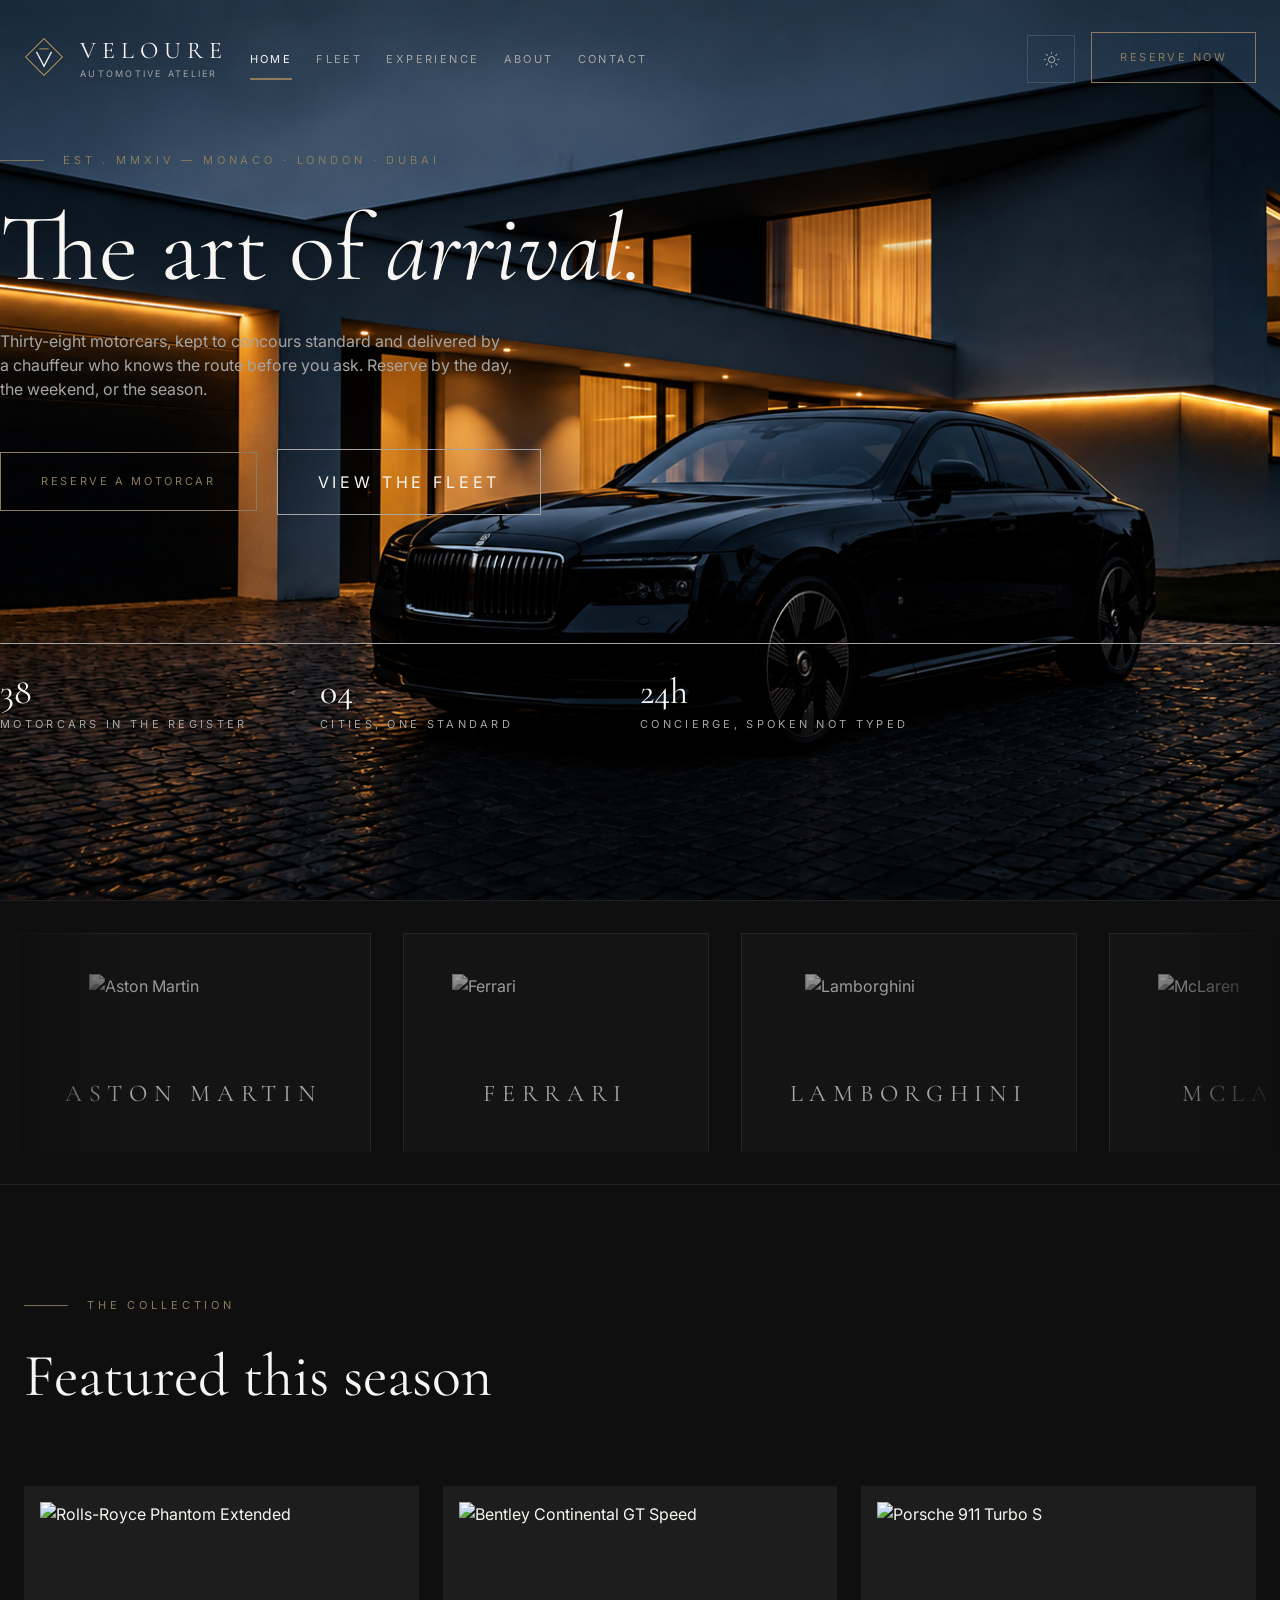
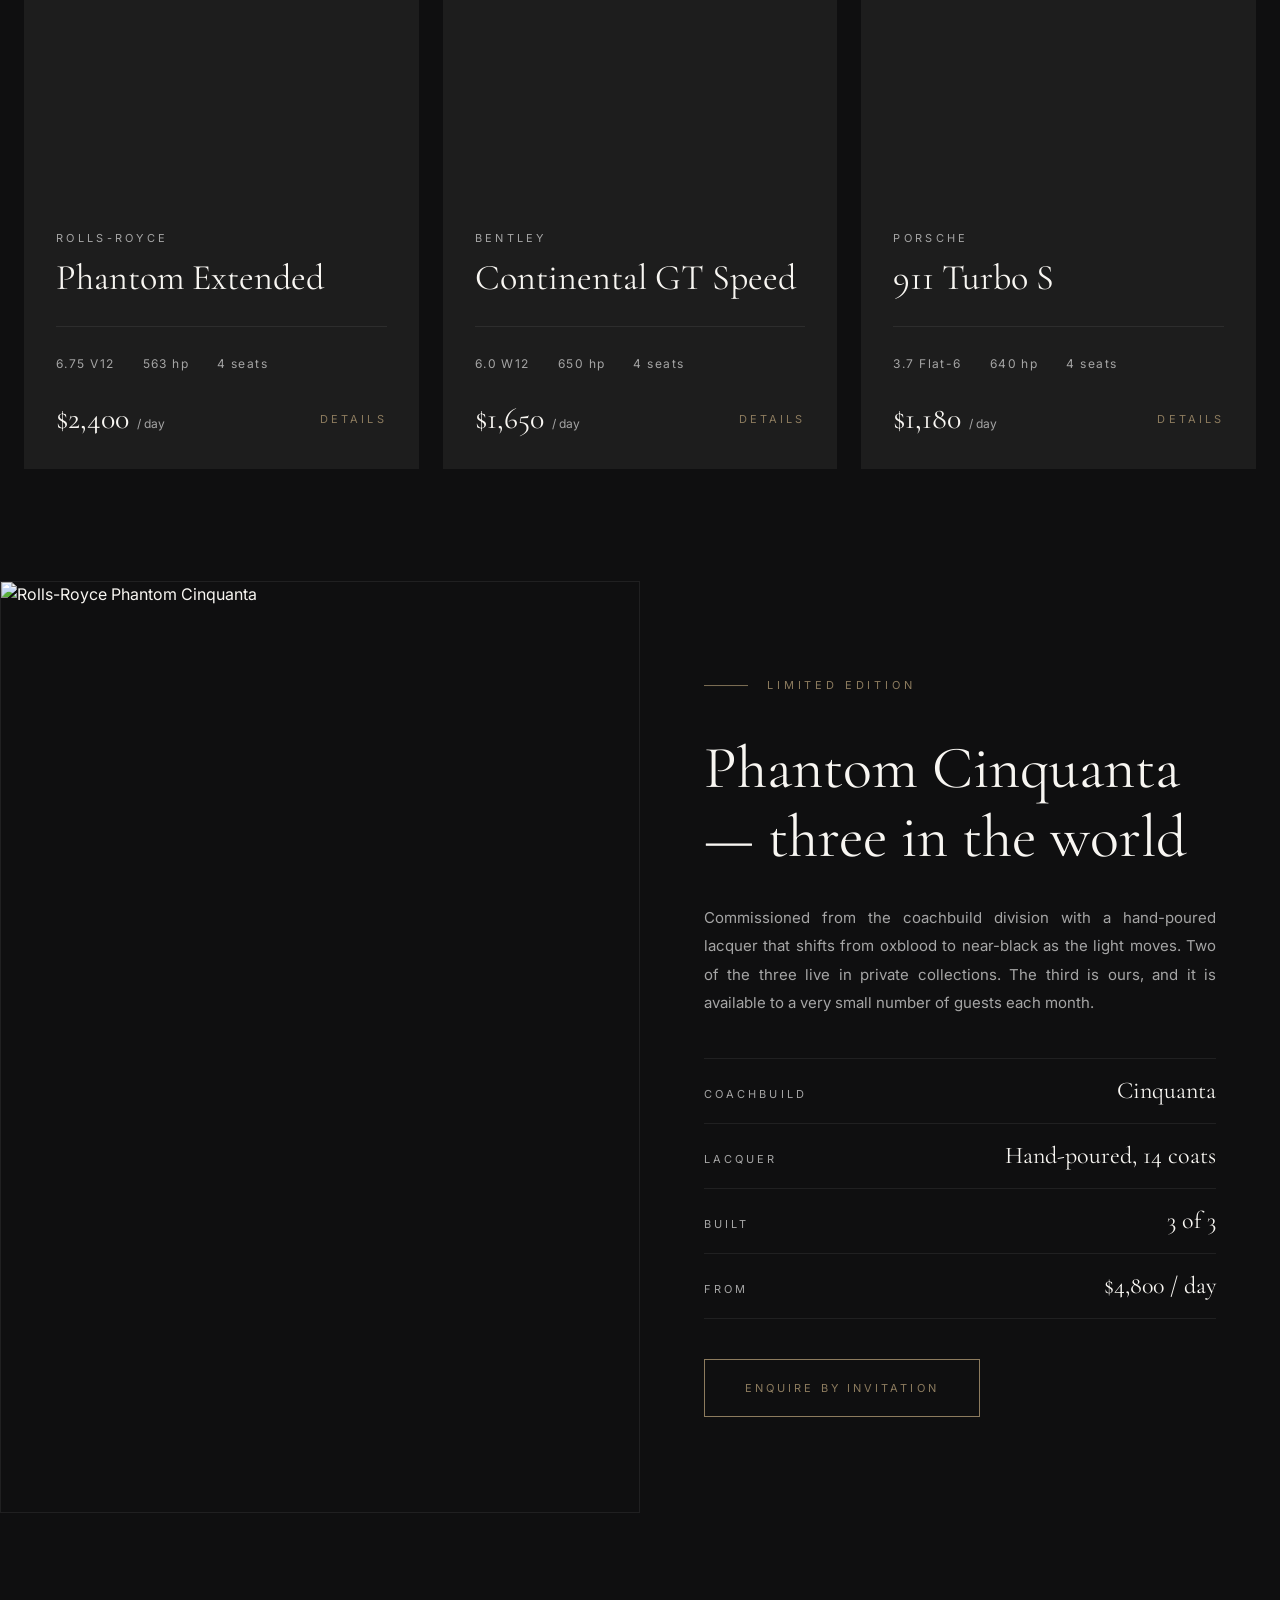
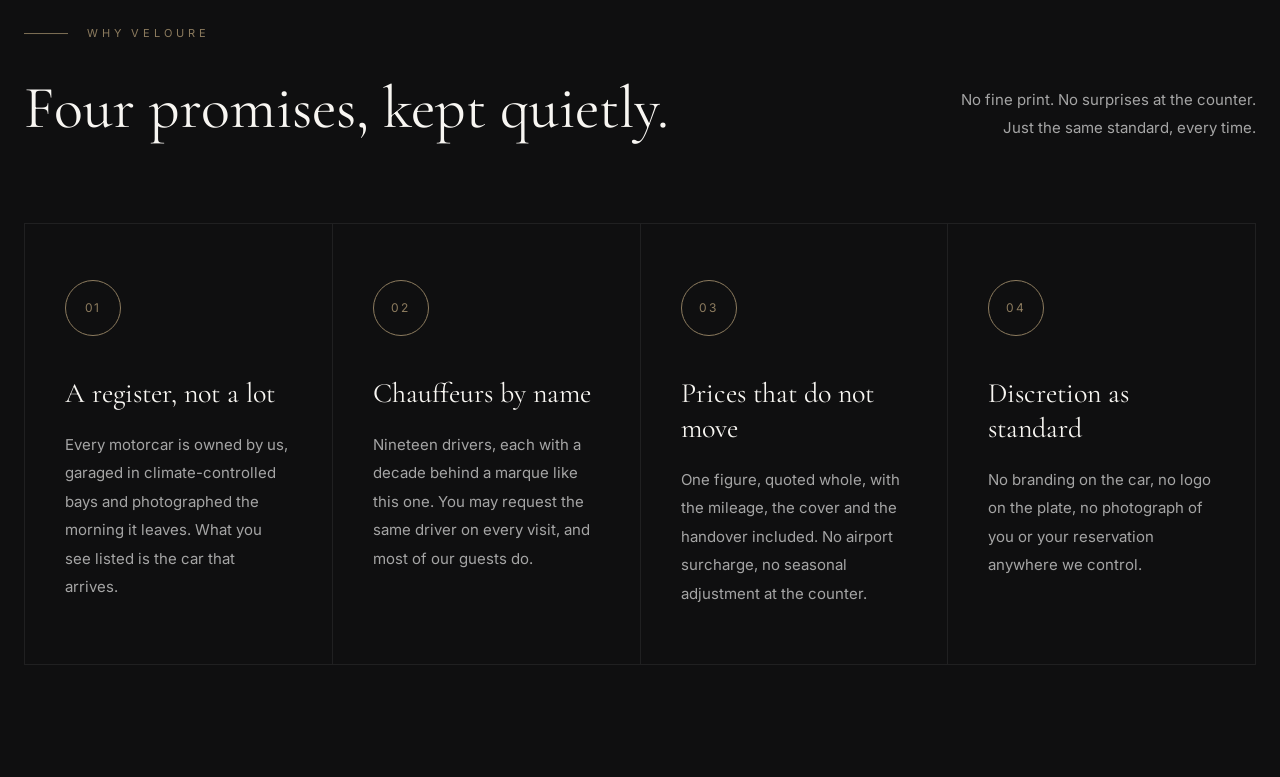
==== commit 3949cced: "Add "Why Veloure" section" ====
--- a/src/index.html
+++ b/src/index.html
@@ -351,7 +351,6 @@
           <div class="grid gap-6 md:grid-cols-2 lg:grid-cols-3">
             <div class="collection-card">
               <div class="collection-media">
-
                 <img
                   src="../assets/cars/Rolls-Royce.jpg"
                   alt="Rolls-Royce Phantom Extended"
@@ -382,7 +381,6 @@
 
             <div class="collection-card">
               <div class="collection-media">
-
                 <img
                   src="../assets/cars/Bentley.jpg"
                   alt="Bentley Continental GT Speed"
@@ -413,7 +411,6 @@
 
             <div class="collection-card">
               <div class="collection-media">
-
                 <img
                   src="../assets/cars/Porsche.jpg"
                   alt="Porsche 911 Turbo S"
@@ -460,11 +457,12 @@
           <div
             class="flex flex-col justify-center px-6 sm:px-10 lg:px-16 py-16 lg:py-24"
           >
-            <p class="text-[10px] sm:text-[11px] text-line uppercase pb-8 lg:pb-10">
+            <p
+              class="text-[10px] sm:text-[11px] text-line uppercase pb-8 lg:pb-10"
+            >
               <span class="hidden sm:inline"> ———— </span>
               <span class="tracking-[0.2em] sm:tracking-[0.35em] sm:ml-4"
-                >Limited Edition</span
-              >
+                >Limited Edition</span>
             </p>
 
             <h2
@@ -512,6 +510,85 @@
           </div>
         </div>
       </section>
+
+      <section class="Why-us">
+        <div class="container mx-auto px-6 py-20 lg:py-28">
+          <p
+            class="text-[10px] sm:text-[11px] text-line uppercase pb-6 lg:pb-8"
+          >
+            <span class="hidden sm:inline"> ———— </span>
+            <span class="tracking-[0.2em] sm:tracking-[0.35em] sm:ml-4"
+              >Why Veloure</span
+            >
+          </p>
+
+          <div
+            class="flex flex-col lg:flex-row lg:items-end lg:justify-between gap-8 lg:gap-16"
+          >
+            <h2
+              class="font-display text-4xl sm:text-5xl lg:text-6xl leading-[1.15]"
+            >
+              Four promises, kept quietly.
+            </h2>
+
+            <p class="text-[15px] leading-[1.9] text-muted lg:text-right">
+              No fine print. No surprises at the counter.<br />
+              Just the same standard, every time.
+            </p>
+          </div>
+
+          <div
+            class="grid sm:grid-cols-2 lg:grid-cols-4 border-t border-l border-hair mt-14 lg:mt-20"
+          >
+            <div class="why-card">
+              <span class="why-number">01</span>
+
+              <h3 class="why-title">A register, not a lot</h3>
+
+              <p class="why-text">
+                Every motorcar is owned by us, garaged in climate-controlled
+                bays and photographed the morning it leaves. What you see listed
+                is the car that arrives.
+              </p>
+            </div>
+
+            <div class="why-card">
+              <span class="why-number">02</span>
+
+              <h3 class="why-title">Chauffeurs by name</h3>
+
+              <p class="why-text">
+                Nineteen drivers, each with a decade behind a marque like this
+                one. You may request the same driver on every visit, and most of
+                our guests do.
+              </p>
+            </div>
+
+            <div class="why-card">
+              <span class="why-number">03</span>
+
+              <h3 class="why-title">Prices that do not move</h3>
+
+              <p class="why-text">
+                One figure, quoted whole, with the mileage, the cover and the
+                handover included. No airport surcharge, no seasonal adjustment
+                at the counter.
+              </p>
+            </div>
+
+            <div class="why-card">
+              <span class="why-number">04</span>
+
+              <h3 class="why-title">Discretion as standard</h3>
+
+              <p class="why-text">
+                No branding on the car, no logo on the plate, no photograph of
+                you or your reservation anywhere we control.
+              </p>
+            </div>
+          </div>
+        </div>
+      </section>
     </main>
   </body>
 </html>
--- a/src/output.css
+++ b/src/output.css
@@ -26,7 +26,7 @@
     --text-7xl--line-height: 1;
     --text-8xl: 6rem;
     --text-8xl--line-height: 1;
-    --font-weight-semibold: 600;
+    --leading-tight: 1.25;
     --default-transition-duration: 150ms;
     --default-transition-timing-function: cubic-bezier(0.4, 0, 0.2, 1);
     --default-font-family: var(--font-sans);
@@ -234,6 +234,9 @@
   .mt-12 {
     margin-top: calc(var(--spacing) * 12);
   }
+  .mt-14 {
+    margin-top: calc(var(--spacing) * 14);
+  }
   .mt-32 {
     margin-top: calc(var(--spacing) * 32);
   }
@@ -255,18 +258,9 @@
   .hidden {
     display: none;
   }
-  .table {
-    display: table;
-  }
   .aspect-4\/3 {
     aspect-ratio: 4/3;
   }
-  .aspect-\[4\/3\] {
-    aspect-ratio: 4/3;
-  }
-  .aspect-\[1199\/628\] {
-    aspect-ratio: 1199/628;
-  }
   .h-8 {
     height: calc(var(--spacing) * 8);
   }
@@ -276,15 +270,9 @@
   .h-full {
     height: 100%;
   }
-  .min-h-\[26rem\] {
-    min-height: 26rem;
-  }
   .min-h-screen {
     min-height: 100vh;
   }
-  .w-1 {
-    width: var(--spacing);
-  }
   .w-1\/2 {
     width: calc(1 / 2 * 100%);
   }
@@ -300,18 +288,6 @@
   .max-w-lg {
     max-width: var(--container-lg);
   }
-  .flex-shrink {
-    flex-shrink: 1;
-  }
-  .border-collapse {
-    border-collapse: collapse;
-  }
-  .transform {
-    transform: var(--tw-rotate-x,) var(--tw-rotate-y,) var(--tw-rotate-z,) var(--tw-skew-x,) var(--tw-skew-y,);
-  }
-  .resize {
-    resize: both;
-  }
   .flex-col {
     flex-direction: column;
   }
@@ -330,9 +306,6 @@
   .justify-center {
     justify-content: center;
   }
-  .gap-2 {
-    gap: calc(var(--spacing) * 2);
-  }
   .gap-3 {
     gap: calc(var(--spacing) * 3);
   }
@@ -341,6 +314,9 @@
   }
   .gap-6 {
     gap: calc(var(--spacing) * 6);
+  }
+  .gap-8 {
+    gap: calc(var(--spacing) * 8);
   }
   .gap-y-8 {
     row-gap: calc(var(--spacing) * 8);
@@ -367,9 +343,9 @@
     border-bottom-style: var(--tw-border-style);
     border-bottom-width: 1px;
   }
-  .border-dashed {
-    --tw-border-style: dashed;
-    border-style: dashed;
+  .border-l {
+    border-left-style: var(--tw-border-style);
+    border-left-width: 1px;
   }
   .border-hair {
     border-color: var(--color-hair);
@@ -398,9 +374,6 @@
   .object-cover {
     object-fit: cover;
   }
-  .p-8 {
-    padding: calc(var(--spacing) * 8);
-  }
   .px-6 {
     padding-inline: calc(var(--spacing) * 6);
   }
@@ -448,9 +421,6 @@
   }
   .pb-14 {
     padding-bottom: calc(var(--spacing) * 14);
-  }
-  .text-center {
-    text-align: center;
   }
   .text-justify {
     text-align: justify;
@@ -482,9 +452,6 @@
   .text-\[11px\] {
     font-size: 11px;
   }
-  .text-\[13px\] {
-    font-size: 13px;
-  }
   .text-\[15px\] {
     font-size: 15px;
   }
@@ -496,10 +463,6 @@
     --tw-leading: 1.15;
     line-height: 1.15;
   }
-  .font-semibold {
-    --tw-font-weight: var(--font-weight-semibold);
-    font-weight: var(--font-weight-semibold);
-  }
   .tracking-\[0\.2em\] {
     --tw-tracking: 0.2em;
     letter-spacing: 0.2em;
@@ -539,23 +502,8 @@
   .italic {
     font-style: italic;
   }
-  .underline {
-    text-decoration-line: underline;
-  }
-  .outline {
-    outline-style: var(--tw-outline-style);
-    outline-width: 1px;
-  }
-  .filter {
-    filter: var(--tw-blur,) var(--tw-brightness,) var(--tw-contrast,) var(--tw-grayscale,) var(--tw-hue-rotate,) var(--tw-invert,) var(--tw-saturate,) var(--tw-sepia,) var(--tw-drop-shadow,);
-  }
   .transition-all {
     transition-property: all;
-    transition-timing-function: var(--tw-ease, var(--default-transition-timing-function));
-    transition-duration: var(--tw-duration, var(--default-transition-duration));
-  }
-  .transition-colors {
-    transition-property: color, background-color, border-color, outline-color, text-decoration-color, fill, stroke, --tw-gradient-from, --tw-gradient-via, --tw-gradient-to;
     transition-timing-function: var(--tw-ease, var(--default-transition-timing-function));
     transition-duration: var(--tw-duration, var(--default-transition-duration));
   }
@@ -581,15 +529,6 @@
     .hover\:bg-tint:hover {
       background-color: var(--color-tint);
     }
-    .hover\:text-background:hover {
-      color: var(--color-background);
-    }
-    .hover\:text-text:hover {
-      color: var(--color-text);
-    }
-    .hover\:text-tint:hover {
-      color: var(--color-tint);
-    }
   }
   @media (width >= 40rem) {
     .sm\:ml-4 {
@@ -607,6 +546,9 @@
     .sm\:w-auto {
       width: auto;
     }
+    .sm\:grid-cols-2 {
+      grid-template-columns: repeat(2, minmax(0, 1fr));
+    }
     .sm\:flex-row {
       flex-direction: row;
     }
@@ -678,9 +620,6 @@
     .lg\:min-h-\[34rem\] {
       min-height: 34rem;
     }
-    .lg\:min-h-screen {
-      min-height: 100vh;
-    }
     .lg\:w-1\/4 {
       width: calc(1 / 4 * 100%);
     }
@@ -696,14 +635,23 @@
     .lg\:grid-cols-3 {
       grid-template-columns: repeat(3, minmax(0, 1fr));
     }
+    .lg\:grid-cols-4 {
+      grid-template-columns: repeat(4, minmax(0, 1fr));
+    }
+    .lg\:flex-row {
+      flex-direction: row;
+    }
     .lg\:items-end {
       align-items: flex-end;
     }
+    .lg\:justify-between {
+      justify-content: space-between;
+    }
     .lg\:gap-4 {
       gap: calc(var(--spacing) * 4);
     }
-    .lg\:self-center {
-      align-self: center;
+    .lg\:gap-16 {
+      gap: calc(var(--spacing) * 16);
     }
     .lg\:px-16 {
       padding-inline: calc(var(--spacing) * 16);
@@ -731,6 +679,9 @@
     }
     .lg\:pb-20 {
       padding-bottom: calc(var(--spacing) * 20);
+    }
+    .lg\:text-right {
+      text-align: right;
     }
     .lg\:text-2xl {
       font-size: var(--text-2xl);
@@ -926,11 +877,10 @@
   .collection-media {
     position: relative;
     margin: calc(var(--spacing) * 4);
-    min-height: 19rem;
     overflow: hidden;
   }
   .collection-image {
-    height: 19rem;
+    height: calc(var(--spacing) * 76);
     width: 100%;
     object-fit: cover;
     transition-property: transform, translate, scale, rotate;
@@ -1053,26 +1003,78 @@
       line-height: var(--tw-leading, var(--text-2xl--line-height));
     }
   }
-}
-@property --tw-rotate-x {
-  syntax: "*";
-  inherits: false;
-}
-@property --tw-rotate-y {
-  syntax: "*";
-  inherits: false;
-}
-@property --tw-rotate-z {
-  syntax: "*";
-  inherits: false;
-}
-@property --tw-skew-x {
-  syntax: "*";
-  inherits: false;
-}
-@property --tw-skew-y {
-  syntax: "*";
-  inherits: false;
+  .why-card {
+    display: flex;
+    flex-direction: column;
+    border-right-style: var(--tw-border-style);
+    border-right-width: 1px;
+    border-bottom-style: var(--tw-border-style);
+    border-bottom-width: 1px;
+    border-color: var(--color-hair);
+    padding-inline: calc(var(--spacing) * 8);
+    padding-block: calc(var(--spacing) * 10);
+    transition-property: color, background-color, border-color, outline-color, text-decoration-color, fill, stroke, --tw-gradient-from, --tw-gradient-via, --tw-gradient-to;
+    transition-timing-function: var(--tw-ease, var(--default-transition-timing-function));
+    transition-duration: var(--tw-duration, var(--default-transition-duration));
+    --tw-duration: 300ms;
+    transition-duration: 300ms;
+    &:hover {
+      @media (hover: hover) {
+        background-color: color-mix(in srgb, #1D1D1D 40%, transparent);
+        @supports (color: color-mix(in lab, red, red)) {
+          background-color: color-mix(in oklab, var(--color-card) 40%, transparent);
+        }
+      }
+    }
+    @media (width >= 64rem) {
+      padding-inline: calc(var(--spacing) * 10);
+    }
+    @media (width >= 64rem) {
+      padding-block: calc(var(--spacing) * 14);
+    }
+  }
+  .why-number {
+    display: flex;
+    height: calc(var(--spacing) * 12);
+    width: calc(var(--spacing) * 12);
+    align-items: center;
+    justify-content: center;
+    border-radius: calc(infinity * 1px);
+    border-style: var(--tw-border-style);
+    border-width: 1px;
+    border-color: var(--color-line);
+    font-size: 12px;
+    --tw-tracking: 0.15em;
+    letter-spacing: 0.15em;
+    color: var(--color-line);
+    @media (width >= 64rem) {
+      height: calc(var(--spacing) * 14);
+    }
+    @media (width >= 64rem) {
+      width: calc(var(--spacing) * 14);
+    }
+  }
+  .why-title {
+    padding-top: calc(var(--spacing) * 8);
+    font-family: var(--font-display);
+    font-size: var(--text-2xl);
+    line-height: var(--tw-leading, var(--text-2xl--line-height));
+    --tw-leading: var(--leading-tight);
+    line-height: var(--leading-tight);
+    @media (width >= 64rem) {
+      padding-top: calc(var(--spacing) * 10);
+    }
+    @media (width >= 64rem) {
+      font-size: 28px;
+    }
+  }
+  .why-text {
+    padding-top: calc(var(--spacing) * 5);
+    font-size: 15px;
+    --tw-leading: 1.9;
+    line-height: 1.9;
+    color: var(--color-muted);
+  }
 }
 @property --tw-border-style {
   syntax: "*";
@@ -1083,18 +1085,28 @@
   syntax: "*";
   inherits: false;
 }
-@property --tw-font-weight {
-  syntax: "*";
-  inherits: false;
-}
 @property --tw-tracking {
   syntax: "*";
   inherits: false;
 }
-@property --tw-outline-style {
-  syntax: "*";
-  inherits: false;
-  initial-value: solid;
+@property --tw-duration {
+  syntax: "*";
+  inherits: false;
+}
+@property --tw-scale-x {
+  syntax: "*";
+  inherits: false;
+  initial-value: 1;
+}
+@property --tw-scale-y {
+  syntax: "*";
+  inherits: false;
+  initial-value: 1;
+}
+@property --tw-scale-z {
+  syntax: "*";
+  inherits: false;
+  initial-value: 1;
 }
 @property --tw-blur {
   syntax: "*";
@@ -1148,25 +1160,6 @@
 @property --tw-drop-shadow-size {
   syntax: "*";
   inherits: false;
-}
-@property --tw-duration {
-  syntax: "*";
-  inherits: false;
-}
-@property --tw-scale-x {
-  syntax: "*";
-  inherits: false;
-  initial-value: 1;
-}
-@property --tw-scale-y {
-  syntax: "*";
-  inherits: false;
-  initial-value: 1;
-}
-@property --tw-scale-z {
-  syntax: "*";
-  inherits: false;
-  initial-value: 1;
 }
 @keyframes moveLeft {
   from {
@@ -1179,16 +1172,13 @@
 @layer properties {
   @supports ((-webkit-hyphens: none) and (not (margin-trim: inline))) or ((-moz-orient: inline) and (not (color:rgb(from red r g b)))) {
     *, ::before, ::after, ::backdrop {
-      --tw-rotate-x: initial;
-      --tw-rotate-y: initial;
-      --tw-rotate-z: initial;
-      --tw-skew-x: initial;
-      --tw-skew-y: initial;
       --tw-border-style: solid;
       --tw-leading: initial;
-      --tw-font-weight: initial;
       --tw-tracking: initial;
-      --tw-outline-style: solid;
+      --tw-duration: initial;
+      --tw-scale-x: 1;
+      --tw-scale-y: 1;
+      --tw-scale-z: 1;
       --tw-blur: initial;
       --tw-brightness: initial;
       --tw-contrast: initial;
@@ -1202,10 +1192,6 @@
       --tw-drop-shadow-color: initial;
       --tw-drop-shadow-alpha: 100%;
       --tw-drop-shadow-size: initial;
-      --tw-duration: initial;
-      --tw-scale-x: 1;
-      --tw-scale-y: 1;
-      --tw-scale-z: 1;
-    }
-  }
-}
+    }
+  }
+}
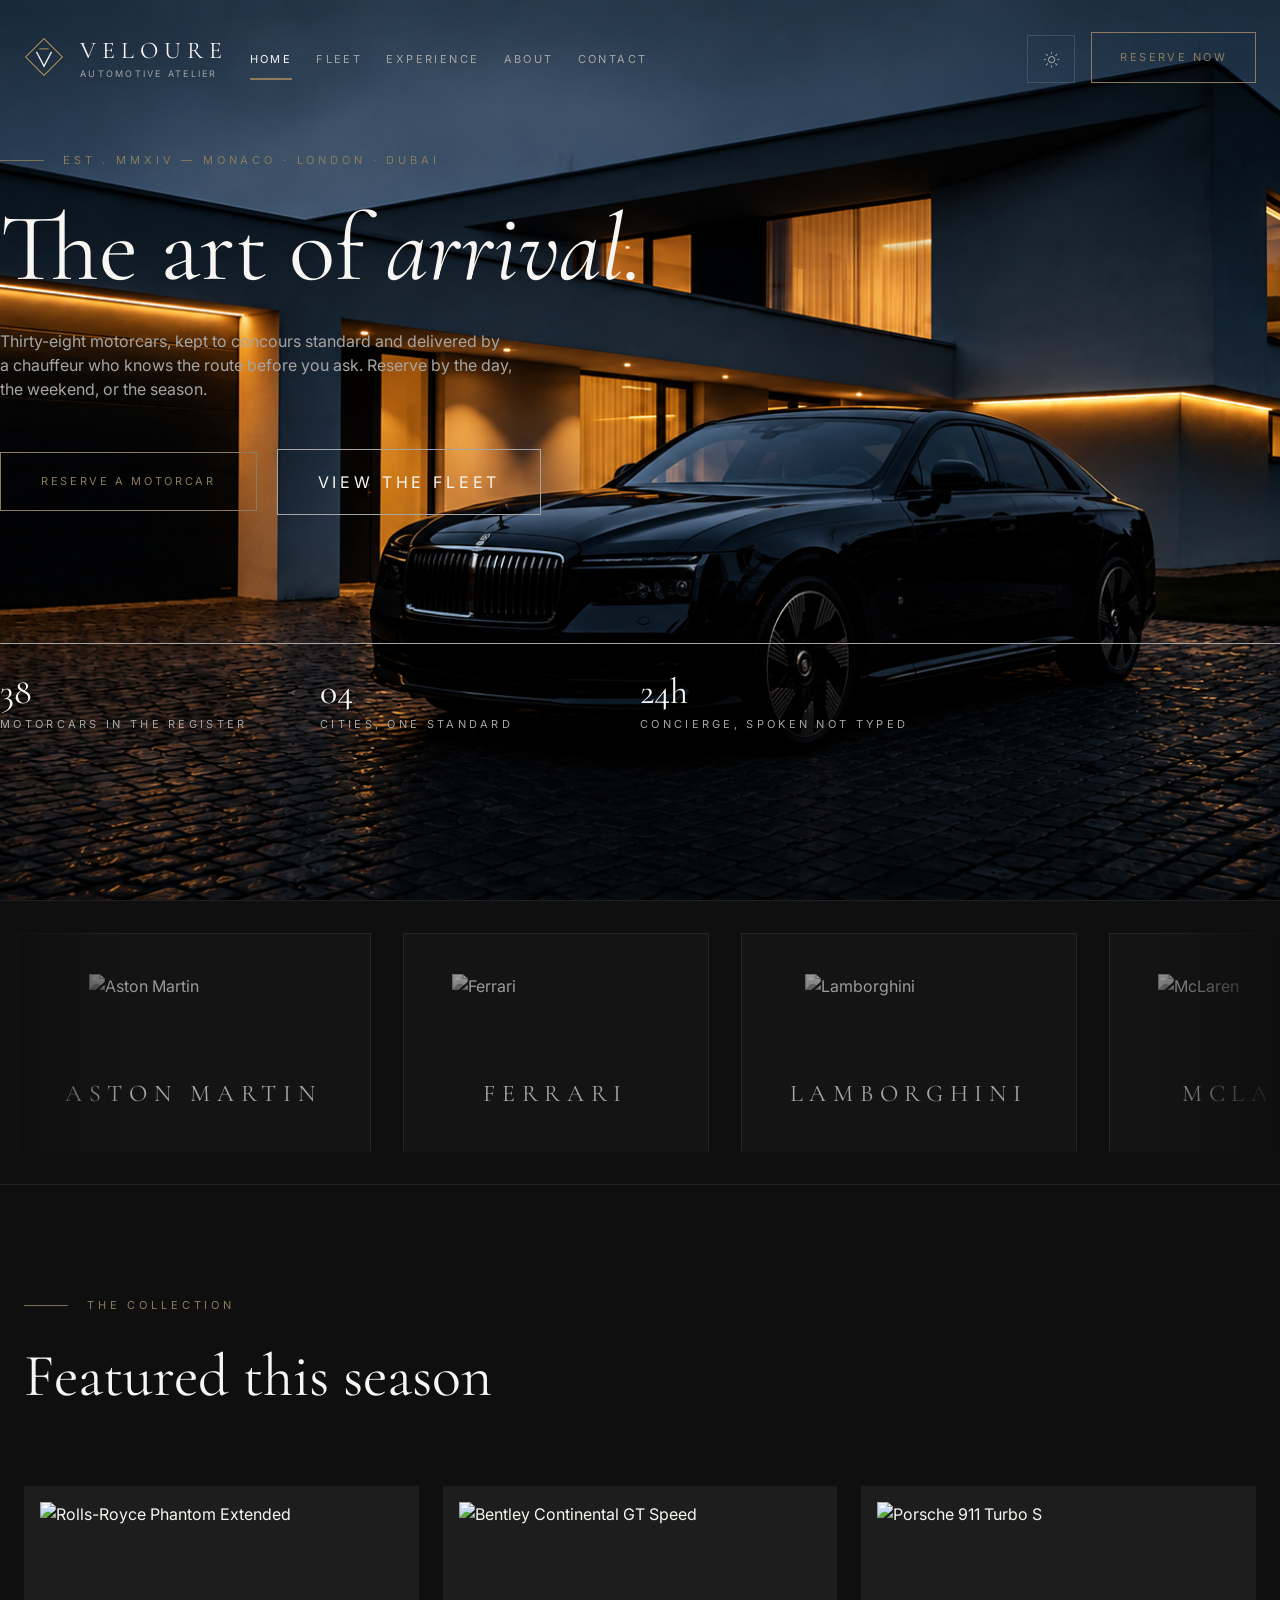
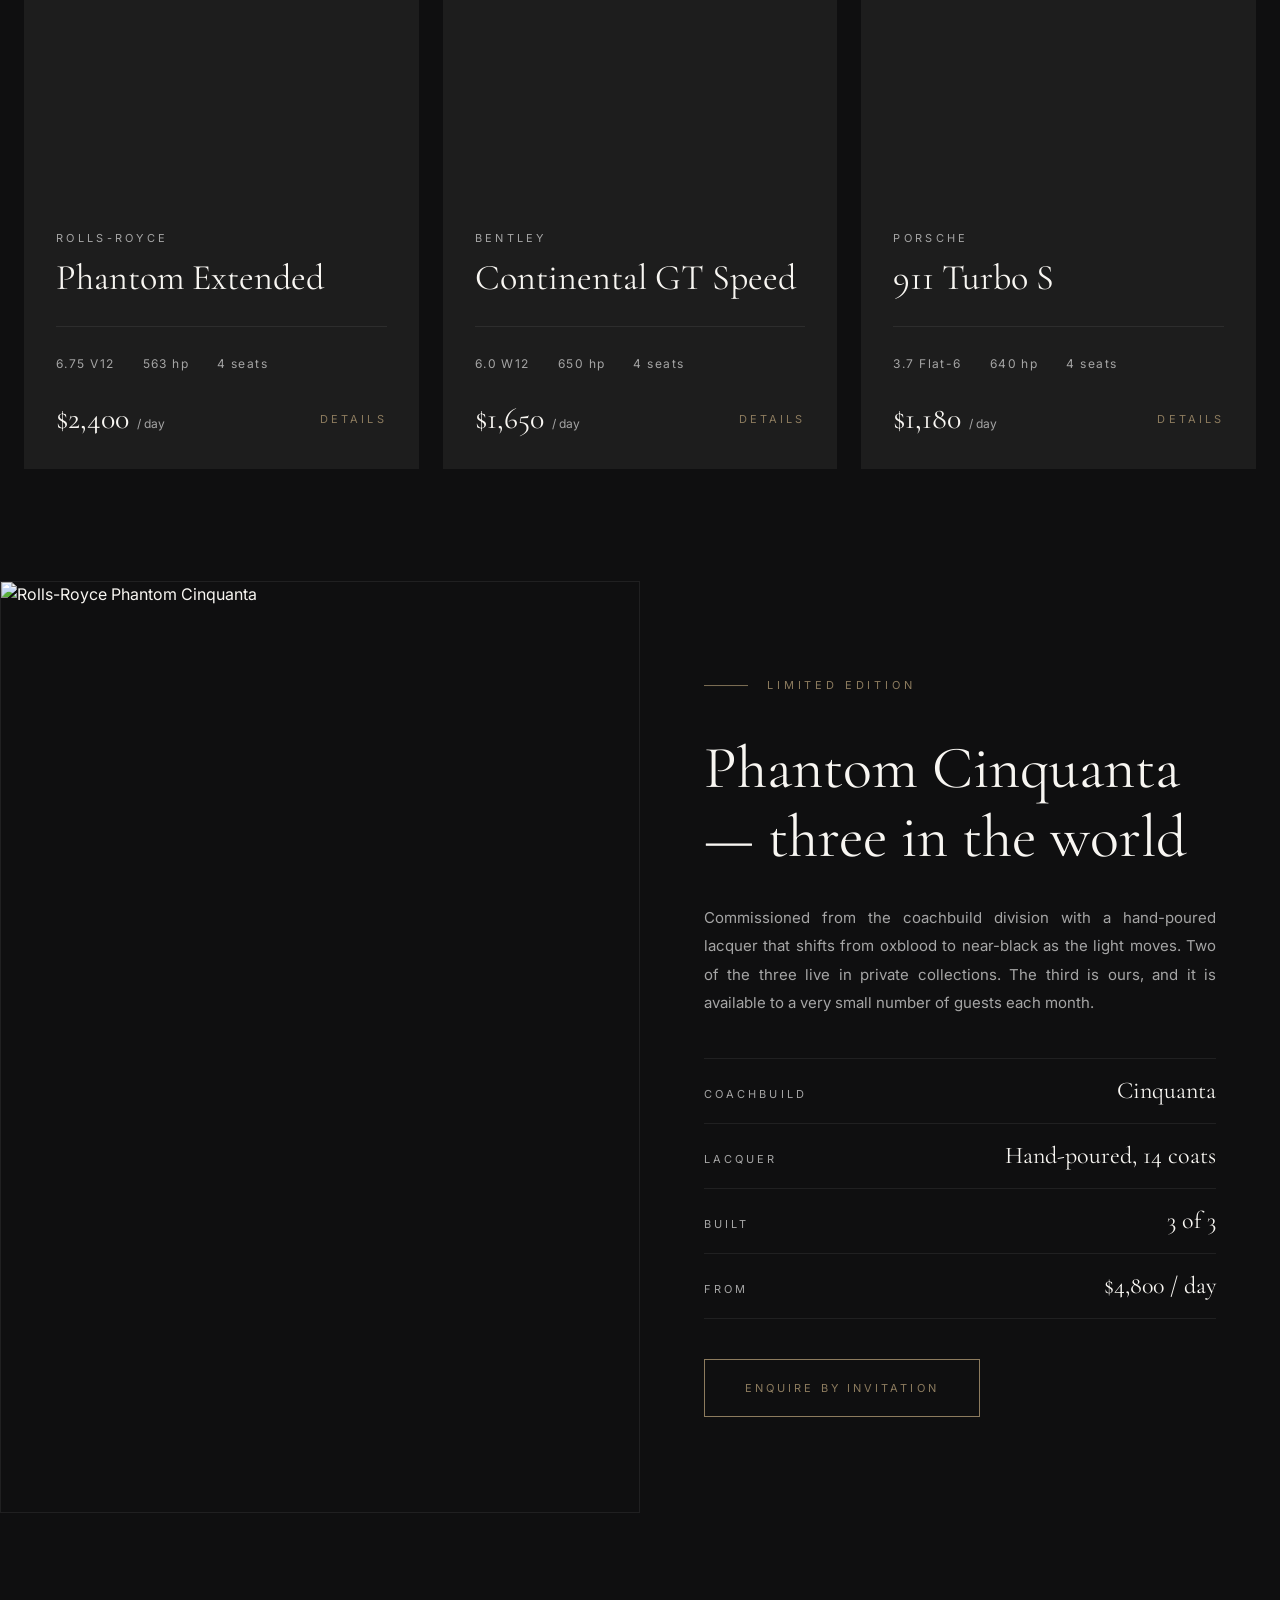
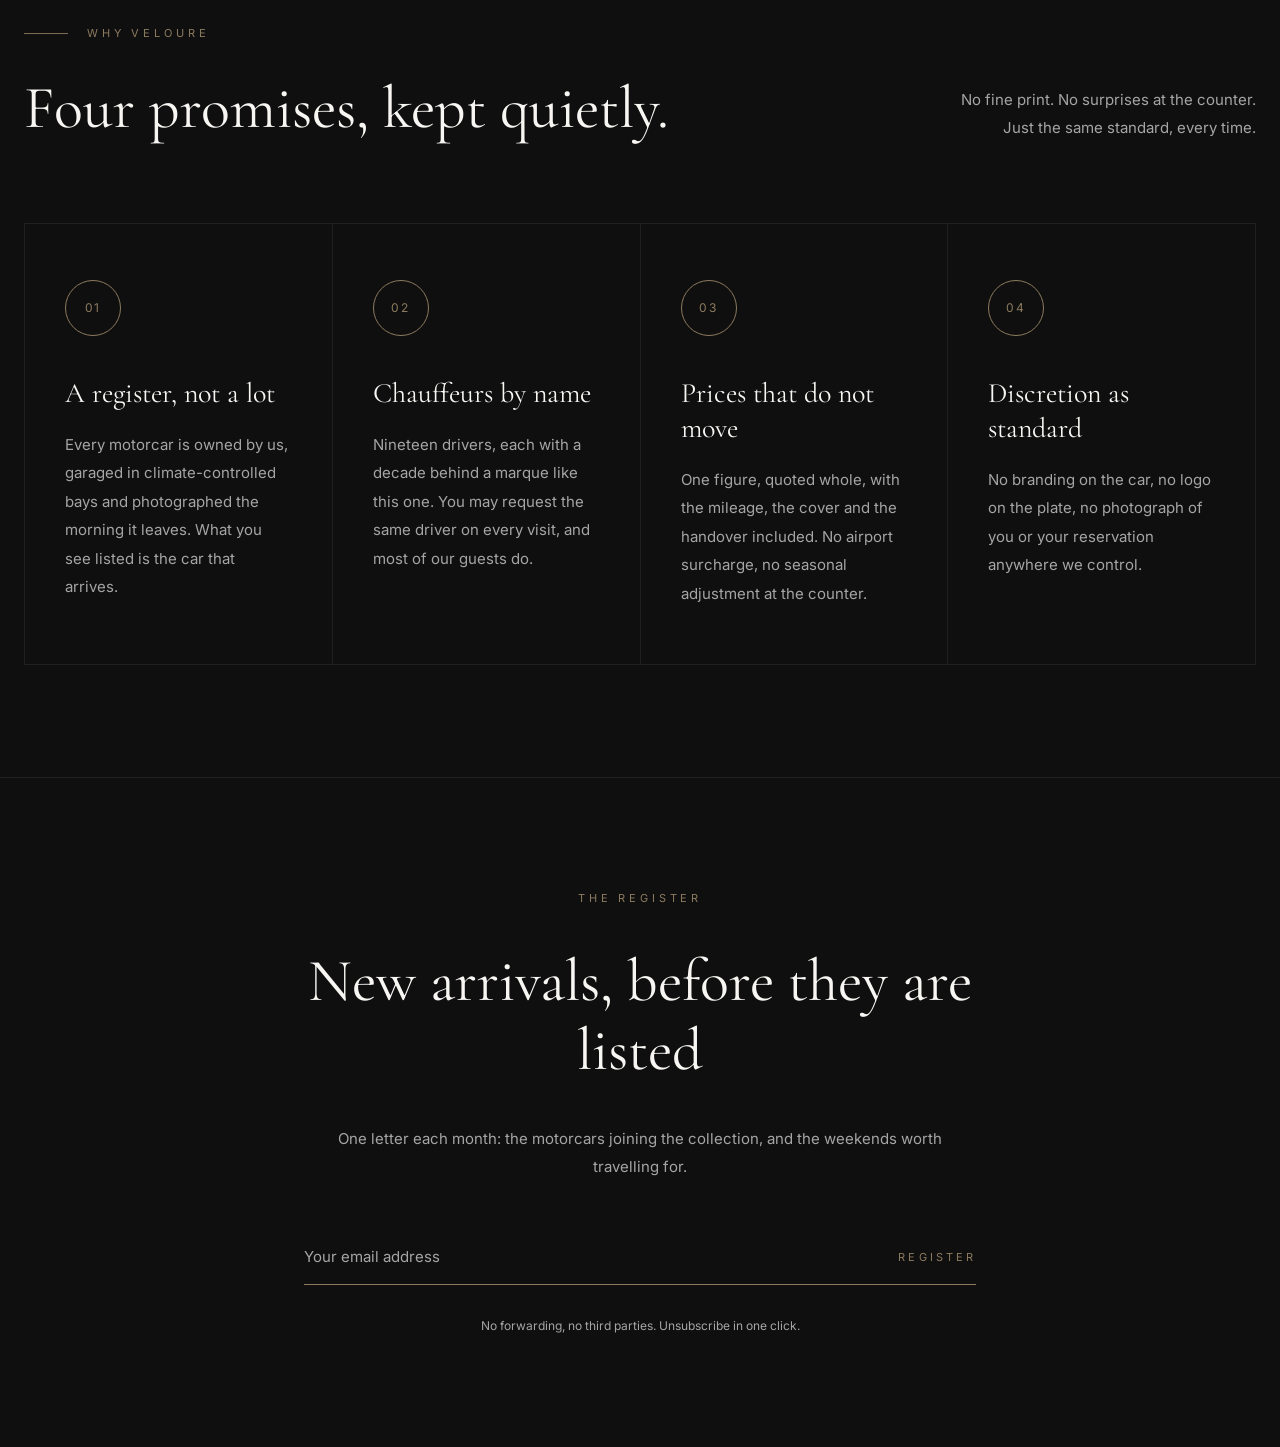
==== commit 43fa8e7b: "Add registration section for new arrivals with email input" ====
--- a/src/index.html
+++ b/src/index.html
@@ -589,6 +589,53 @@
           </div>
         </div>
       </section>
+
+      <section class="register border-t border-hair">
+        <div class="container mx-auto px-6 py-20 lg:py-28">
+          <div class="max-w-2xl mx-auto text-center">
+            <p
+              class="text-[10px] sm:text-[11px] tracking-[0.35em] uppercase text-line"
+            >
+              The Register
+            </p>
+
+            <h2
+              class="font-display text-4xl sm:text-5xl lg:text-6xl leading-[1.15] pt-8 lg:pt-10"
+            >
+              New arrivals, before they are listed
+            </h2>
+
+            <p class="text-[15px] leading-[1.9] text-muted pt-8 lg:pt-10">
+              One letter each month: the motorcars joining the collection, and
+              the weekends worth travelling for.
+            </p>
+
+            <form class="flex items-center gap-6 border-b border-line mt-12 lg:mt-16 pb-4">
+              <label for="registerEmail" class="sr-only">Email address</label>
+
+              <input
+                id="registerEmail"
+                type="email"
+                name="email"
+                required
+                placeholder="Your email address"
+                class="flex-1 min-w-0 bg-transparent text-[15px] text-text placeholder:text-muted focus:outline-none"
+              />
+
+              <button
+                type="submit"
+                class="shrink-0 text-[11px] tracking-[0.28em] uppercase text-line hover:text-text transition-colors duration-300"
+              >
+                Register
+              </button>
+            </form>
+
+            <p class="text-[12px] text-muted pt-8">
+              No forwarding, no third parties. Unsubscribe in one click.
+            </p>
+          </div>
+        </div>
+      </section>
     </main>
   </body>
 </html>
--- a/src/output.css
+++ b/src/output.css
@@ -10,6 +10,7 @@
       "Courier New", monospace;
     --spacing: 0.25rem;
     --container-lg: 32rem;
+    --container-2xl: 42rem;
     --text-xl: 1.25rem;
     --text-xl--line-height: calc(1.75 / 1.25);
     --text-2xl: 1.5rem;
@@ -192,6 +193,17 @@
   }
 }
 @layer utilities {
+  .sr-only {
+    position: absolute;
+    width: 1px;
+    height: 1px;
+    padding: 0;
+    margin: -1px;
+    overflow: hidden;
+    clip-path: inset(50%);
+    white-space: nowrap;
+    border-width: 0;
+  }
   .absolute {
     position: absolute;
   }
@@ -237,6 +249,9 @@
   .mt-14 {
     margin-top: calc(var(--spacing) * 14);
   }
+  .mt-16 {
+    margin-top: calc(var(--spacing) * 16);
+  }
   .mt-32 {
     margin-top: calc(var(--spacing) * 32);
   }
@@ -285,9 +300,21 @@
   .w-full {
     width: 100%;
   }
+  .max-w-2xl {
+    max-width: var(--container-2xl);
+  }
   .max-w-lg {
     max-width: var(--container-lg);
   }
+  .min-w-0 {
+    min-width: 0px;
+  }
+  .flex-1 {
+    flex: 1;
+  }
+  .shrink-0 {
+    flex-shrink: 0;
+  }
   .flex-col {
     flex-direction: column;
   }
@@ -312,11 +339,17 @@
   .gap-4 {
     gap: calc(var(--spacing) * 4);
   }
+  .gap-5 {
+    gap: calc(var(--spacing) * 5);
+  }
   .gap-6 {
     gap: calc(var(--spacing) * 6);
   }
   .gap-8 {
     gap: calc(var(--spacing) * 8);
+  }
+  .gap-14 {
+    gap: calc(var(--spacing) * 14);
   }
   .gap-y-8 {
     row-gap: calc(var(--spacing) * 8);
@@ -359,6 +392,9 @@
   .bg-background {
     background-color: var(--color-background);
   }
+  .bg-transparent {
+    background-color: transparent;
+  }
   .bg-\[url\(\'\.\.\/assets\/hero\.png\'\)\] {
     background-image: url('../assets/hero.png');
   }
@@ -401,12 +437,21 @@
   .py-20 {
     padding-block: calc(var(--spacing) * 20);
   }
+  .pt-6 {
+    padding-top: calc(var(--spacing) * 6);
+  }
   .pt-7 {
     padding-top: calc(var(--spacing) * 7);
   }
   .pt-8 {
     padding-top: calc(var(--spacing) * 8);
   }
+  .pt-10 {
+    padding-top: calc(var(--spacing) * 10);
+  }
+  .pb-4 {
+    padding-bottom: calc(var(--spacing) * 4);
+  }
   .pb-6 {
     padding-bottom: calc(var(--spacing) * 6);
   }
@@ -422,6 +467,9 @@
   .pb-14 {
     padding-bottom: calc(var(--spacing) * 14);
   }
+  .text-center {
+    text-align: center;
+  }
   .text-justify {
     text-align: justify;
   }
@@ -430,6 +478,10 @@
   }
   .font-display {
     font-family: var(--font-display);
+  }
+  .text-2xl {
+    font-size: var(--text-2xl);
+    line-height: var(--tw-leading, var(--text-2xl--line-height));
   }
   .text-4xl {
     font-size: var(--text-4xl);
@@ -452,6 +504,12 @@
   .text-\[11px\] {
     font-size: 11px;
   }
+  .text-\[12px\] {
+    font-size: 12px;
+  }
+  .text-\[13px\] {
+    font-size: 13px;
+  }
   .text-\[15px\] {
     font-size: 15px;
   }
@@ -487,6 +545,10 @@
     --tw-tracking: 0.28em;
     letter-spacing: 0.28em;
   }
+  .tracking-\[0\.35em\] {
+    --tw-tracking: 0.35em;
+    letter-spacing: 0.35em;
+  }
   .text-line {
     color: var(--color-line);
   }
@@ -501,12 +563,20 @@
   }
   .italic {
     font-style: italic;
+  }
+  .not-italic {
+    font-style: normal;
   }
   .transition-all {
     transition-property: all;
     transition-timing-function: var(--tw-ease, var(--default-transition-timing-function));
     transition-duration: var(--tw-duration, var(--default-transition-duration));
   }
+  .transition-colors {
+    transition-property: color, background-color, border-color, outline-color, text-decoration-color, fill, stroke, --tw-gradient-from, --tw-gradient-via, --tw-gradient-to;
+    transition-timing-function: var(--tw-ease, var(--default-transition-timing-function));
+    transition-duration: var(--tw-duration, var(--default-transition-duration));
+  }
   .transition-transform {
     transition-property: transform, translate, scale, rotate;
     transition-timing-function: var(--tw-ease, var(--default-transition-timing-function));
@@ -515,6 +585,9 @@
   .duration-300 {
     --tw-duration: 300ms;
     transition-duration: 300ms;
+  }
+  .placeholder\:text-muted::placeholder {
+    color: var(--color-muted);
   }
   @media (hover: hover) {
     .hover\:scale-105:hover {
@@ -529,6 +602,16 @@
     .hover\:bg-tint:hover {
       background-color: var(--color-tint);
     }
+    .hover\:text-line:hover {
+      color: var(--color-line);
+    }
+    .hover\:text-text:hover {
+      color: var(--color-text);
+    }
+  }
+  .focus\:outline-none:focus {
+    --tw-outline-style: none;
+    outline-style: none;
   }
   @media (width >= 40rem) {
     .sm\:ml-4 {
@@ -593,6 +676,9 @@
     .lg\:my-12 {
       margin-block: calc(var(--spacing) * 12);
     }
+    .lg\:mt-16 {
+      margin-top: calc(var(--spacing) * 16);
+    }
     .lg\:mt-20 {
       margin-top: calc(var(--spacing) * 20);
     }
@@ -641,6 +727,9 @@
     .lg\:flex-row {
       flex-direction: row;
     }
+    .lg\:items-center {
+      align-items: center;
+    }
     .lg\:items-end {
       align-items: flex-end;
     }
@@ -650,6 +739,9 @@
     .lg\:gap-4 {
       gap: calc(var(--spacing) * 4);
     }
+    .lg\:gap-10 {
+      gap: calc(var(--spacing) * 10);
+    }
     .lg\:gap-16 {
       gap: calc(var(--spacing) * 16);
     }
@@ -664,6 +756,9 @@
     }
     .lg\:py-28 {
       padding-block: calc(var(--spacing) * 28);
+    }
+    .lg\:pt-10 {
+      padding-top: calc(var(--spacing) * 10);
     }
     .lg\:pr-8 {
       padding-right: calc(var(--spacing) * 8);
@@ -686,6 +781,10 @@
     .lg\:text-2xl {
       font-size: var(--text-2xl);
       line-height: var(--tw-leading, var(--text-2xl--line-height));
+    }
+    .lg\:text-3xl {
+      font-size: var(--text-3xl);
+      line-height: var(--tw-leading, var(--text-3xl--line-height));
     }
     .lg\:text-6xl {
       font-size: var(--text-6xl);
@@ -1074,6 +1173,74 @@
     --tw-leading: 1.9;
     line-height: 1.9;
     color: var(--color-muted);
+  }
+  .footer-heading {
+    padding-bottom: calc(var(--spacing) * 8);
+    font-size: 10px;
+    --tw-tracking: 0.3em;
+    letter-spacing: 0.3em;
+    color: var(--color-line);
+    text-transform: uppercase;
+  }
+  .footer-link {
+    font-size: 15px;
+    color: var(--color-muted);
+    transition-property: color, background-color, border-color, outline-color, text-decoration-color, fill, stroke, --tw-gradient-from, --tw-gradient-via, --tw-gradient-to;
+    transition-timing-function: var(--tw-ease, var(--default-transition-timing-function));
+    transition-duration: var(--tw-duration, var(--default-transition-duration));
+    --tw-duration: 300ms;
+    transition-duration: 300ms;
+    &:hover {
+      @media (hover: hover) {
+        color: var(--color-text);
+      }
+    }
+  }
+  .footer-social {
+    display: flex;
+    height: calc(var(--spacing) * 12);
+    width: calc(var(--spacing) * 12);
+    align-items: center;
+    justify-content: center;
+    border-style: var(--tw-border-style);
+    border-width: 1px;
+    border-color: var(--color-hair);
+    font-size: 11px;
+    --tw-tracking: 0.15em;
+    letter-spacing: 0.15em;
+    color: var(--color-muted);
+    transition-property: color, background-color, border-color, outline-color, text-decoration-color, fill, stroke, --tw-gradient-from, --tw-gradient-via, --tw-gradient-to;
+    transition-timing-function: var(--tw-ease, var(--default-transition-timing-function));
+    transition-duration: var(--tw-duration, var(--default-transition-duration));
+    --tw-duration: 300ms;
+    transition-duration: 300ms;
+    &:hover {
+      @media (hover: hover) {
+        border-color: var(--color-line);
+      }
+    }
+    &:hover {
+      @media (hover: hover) {
+        color: var(--color-text);
+      }
+    }
+  }
+  .footer-legal {
+    font-size: 11px;
+    --tw-tracking: 0.25em;
+    letter-spacing: 0.25em;
+    color: var(--color-muted);
+    text-transform: uppercase;
+    transition-property: color, background-color, border-color, outline-color, text-decoration-color, fill, stroke, --tw-gradient-from, --tw-gradient-via, --tw-gradient-to;
+    transition-timing-function: var(--tw-ease, var(--default-transition-timing-function));
+    transition-duration: var(--tw-duration, var(--default-transition-duration));
+    --tw-duration: 300ms;
+    transition-duration: 300ms;
+    &:hover {
+      @media (hover: hover) {
+        color: var(--color-text);
+      }
+    }
   }
 }
 @property --tw-border-style {
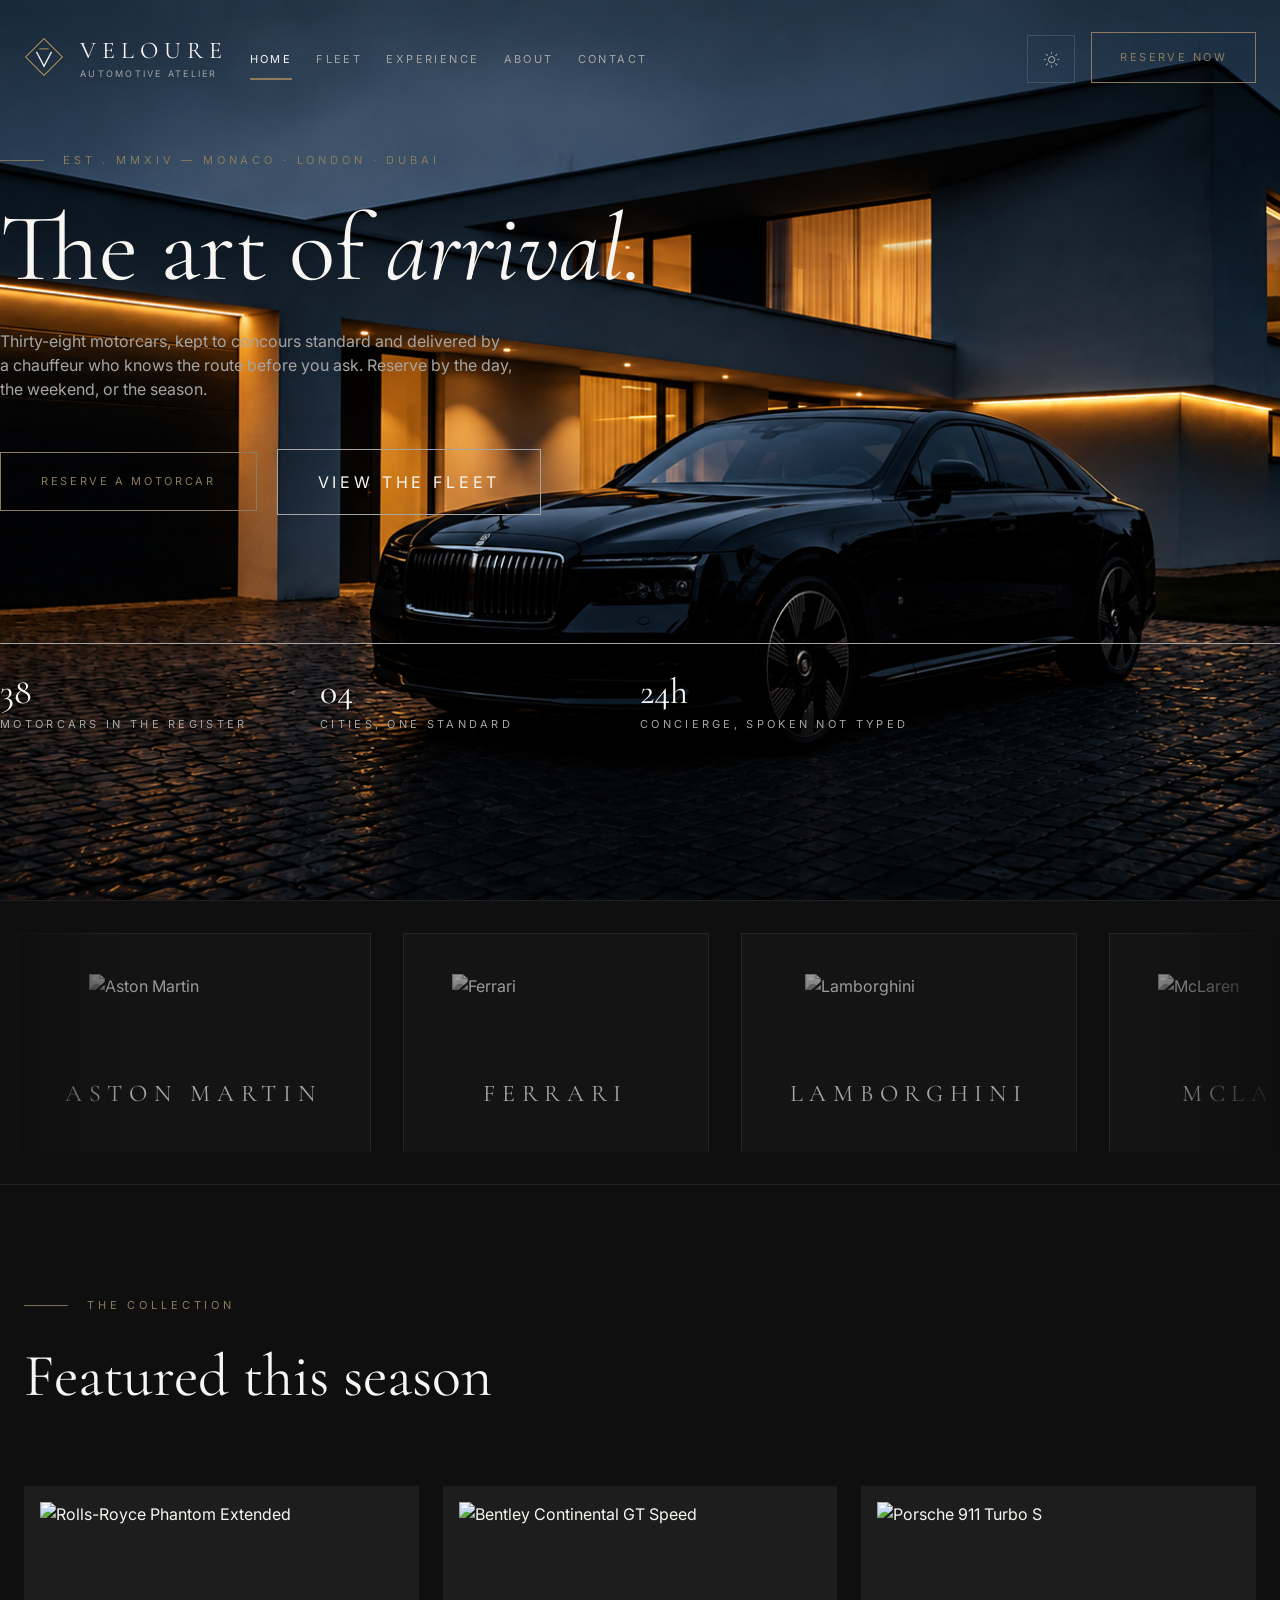
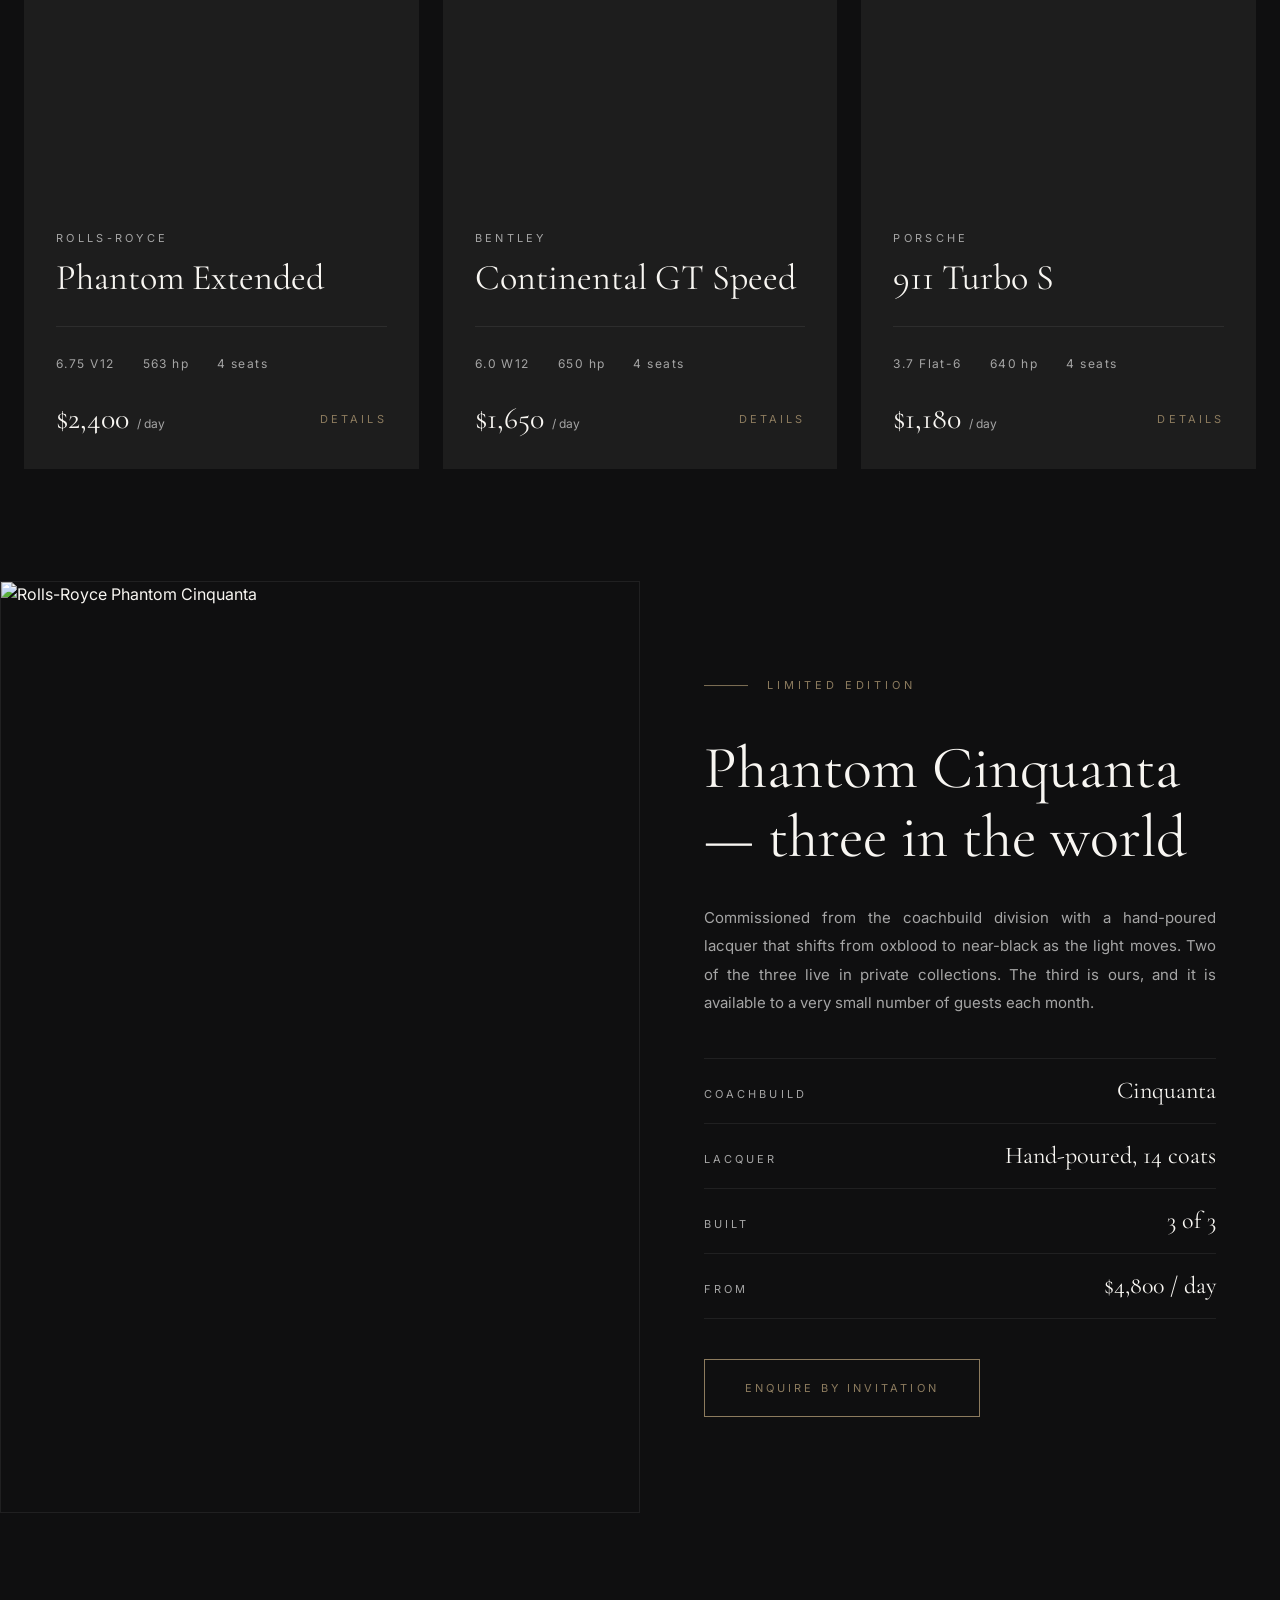
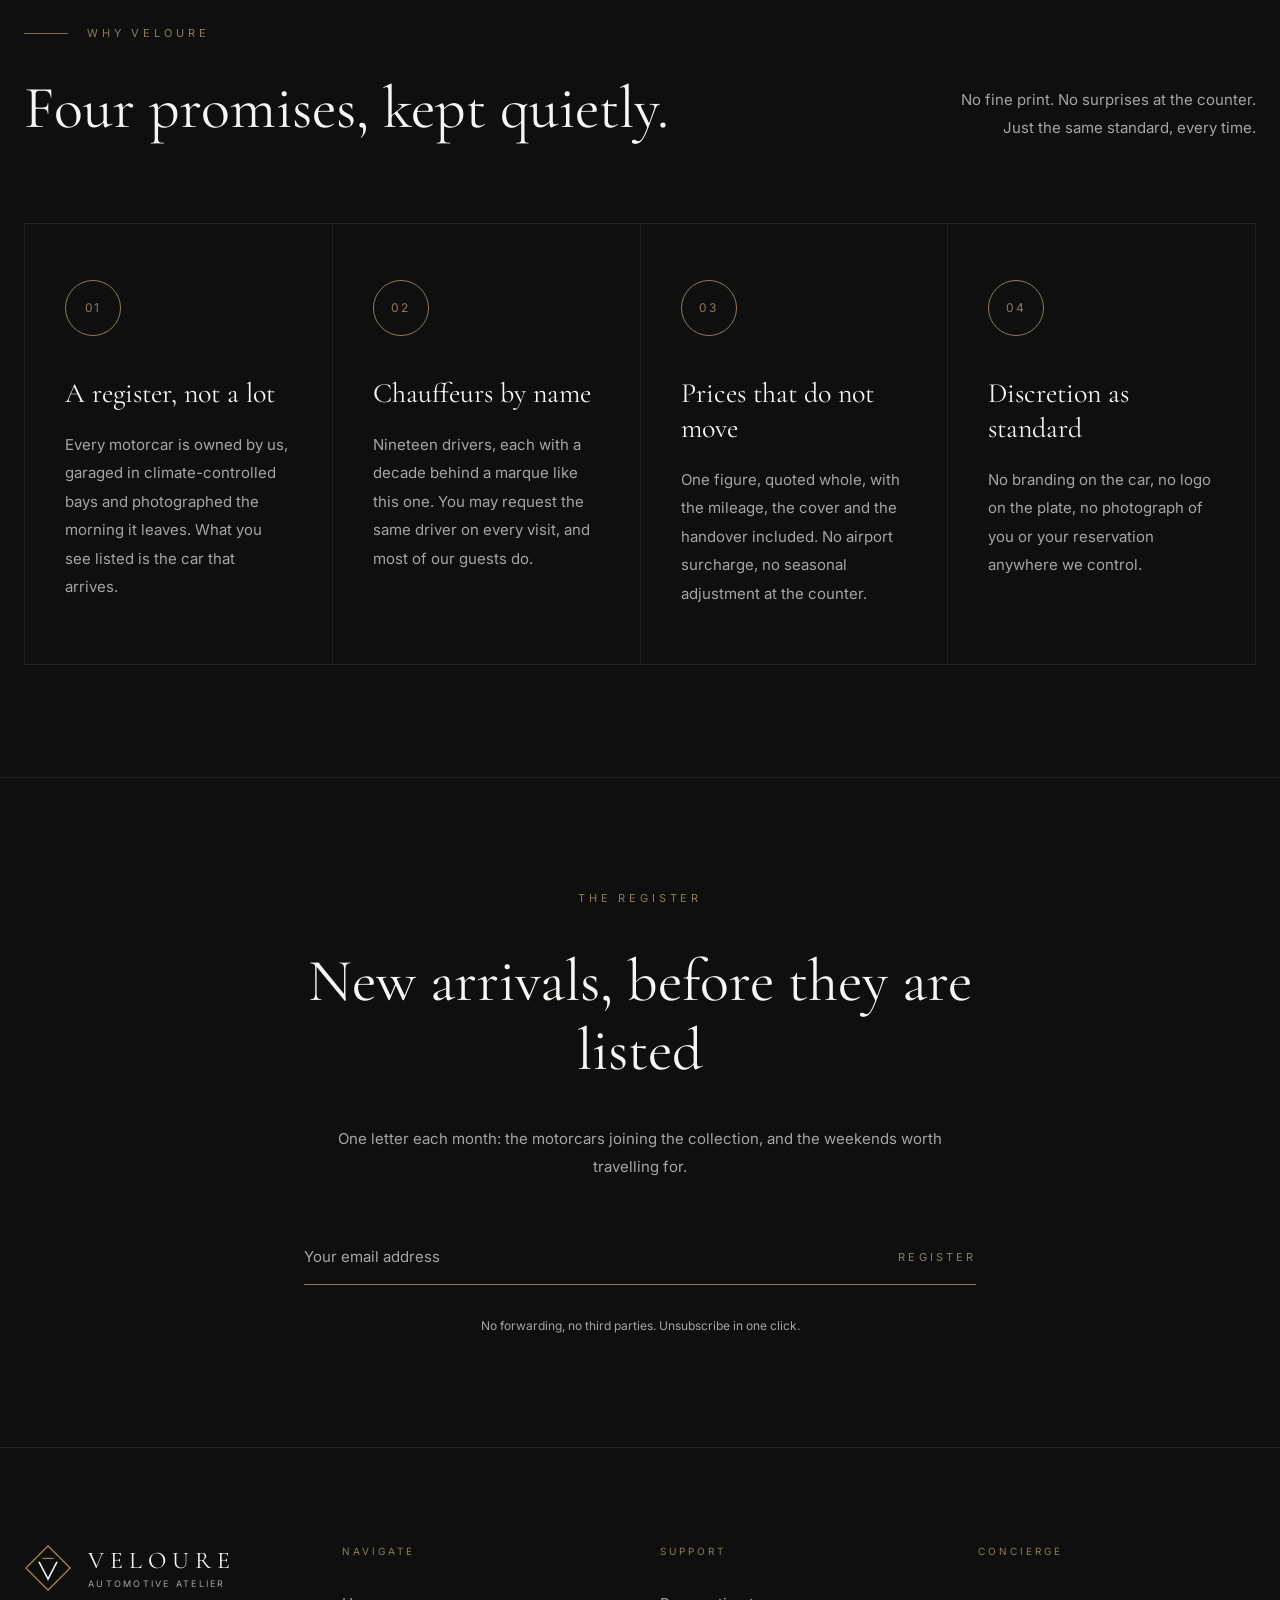
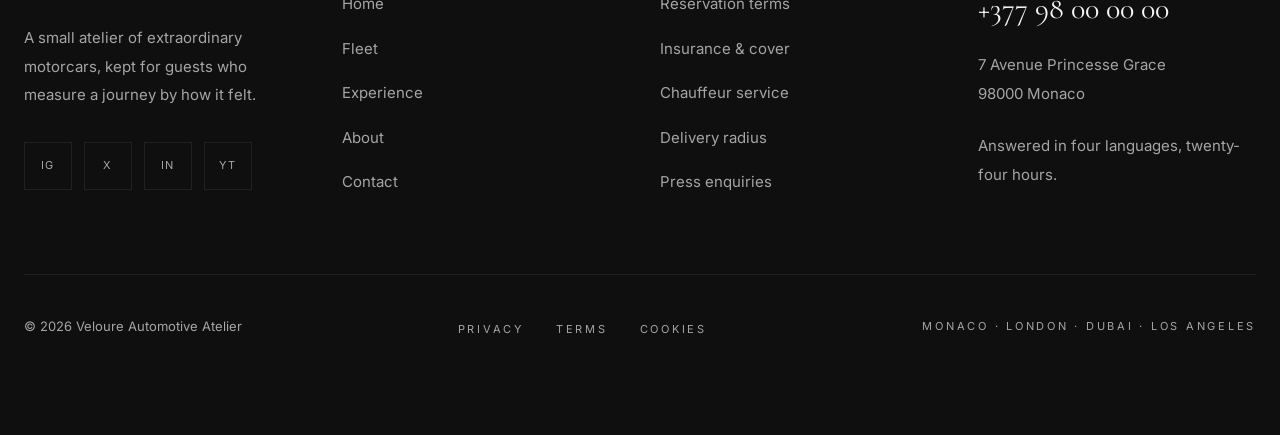
==== commit 5dedcaff: "Add footer section" ====
--- a/src/index.html
+++ b/src/index.html
@@ -636,6 +636,109 @@
           </div>
         </div>
       </section>
+          <footer class="border-t border-hair">
+      <div class="container mx-auto px-6 py-20 lg:py-24">
+        <div class="grid gap-14 sm:grid-cols-2 lg:grid-cols-4 lg:gap-10">
+          <div>
+            <a href="#" class="flex items-center gap-3 lg:gap-4">
+              <img
+                src="../assets/v-logo.png"
+                alt="Veloure Logo"
+                class="w-10 h-10 lg:w-12 lg:h-12"
+              />
+
+              <div class="flex flex-col">
+                <span
+                  class="font-display text-xl lg:text-2xl tracking-[0.25em] text-text"
+                >
+                  VELOURE
+                </span>
+
+                <span
+                  class="text-[8px] lg:text-[9px] tracking-[0.25em] uppercase text-muted"
+                >
+                  Automotive Atelier
+                </span>
+              </div>
+            </a>
+
+            <p class="text-[15px] leading-[1.9] text-muted pt-8">
+              A small atelier of extraordinary motorcars, kept for guests who
+              measure a journey by how it felt.
+            </p>
+
+            <ul class="flex items-center gap-3 pt-8">
+              <li><a href="#" class="footer-social" aria-label="Instagram">IG</a></li>
+              <li><a href="#" class="footer-social" aria-label="X">X</a></li>
+              <li><a href="#" class="footer-social" aria-label="LinkedIn">IN</a></li>
+              <li><a href="#" class="footer-social" aria-label="YouTube">YT</a></li>
+            </ul>
+          </div>
+
+          <div>
+            <h3 class="footer-heading">Navigate</h3>
+
+            <ul class="flex flex-col gap-5">
+              <li><a href="#" class="footer-link">Home</a></li>
+              <li><a href="#" class="footer-link">Fleet</a></li>
+              <li><a href="#" class="footer-link">Experience</a></li>
+              <li><a href="#" class="footer-link">About</a></li>
+              <li><a href="#" class="footer-link">Contact</a></li>
+            </ul>
+          </div>
+
+          <div>
+            <h3 class="footer-heading">Support</h3>
+
+            <ul class="flex flex-col gap-5">
+              <li><a href="#" class="footer-link">Reservation terms</a></li>
+              <li><a href="#" class="footer-link">Insurance &amp; cover</a></li>
+              <li><a href="#" class="footer-link">Chauffeur service</a></li>
+              <li><a href="#" class="footer-link">Delivery radius</a></li>
+              <li><a href="#" class="footer-link">Press enquiries</a></li>
+            </ul>
+          </div>
+
+          <div>
+            <h3 class="footer-heading">Concierge</h3>
+
+            <a
+              href="tel:+37798000000"
+              class="font-display text-2xl lg:text-3xl text-text hover:text-line transition-colors duration-300"
+            >
+              +377 98 00 00 00
+            </a>
+
+            <address class="not-italic text-[15px] leading-[1.9] text-muted pt-6">
+              7 Avenue Princesse Grace<br />
+              98000 Monaco
+            </address>
+
+            <p class="text-[15px] leading-[1.9] text-muted pt-6">
+              Answered in four languages, twenty-four hours.
+            </p>
+          </div>
+        </div>
+
+        <div
+          class="flex flex-col lg:flex-row lg:items-center lg:justify-between gap-8 border-t border-hair mt-16 lg:mt-20 pt-10"
+        >
+          <p class="text-[13px] text-muted">
+            &copy; 2026 Veloure Automotive Atelier
+          </p>
+
+          <ul class="flex flex-wrap items-center gap-8">
+            <li><a href="#" class="footer-legal">Privacy</a></li>
+            <li><a href="#" class="footer-legal">Terms</a></li>
+            <li><a href="#" class="footer-legal">Cookies</a></li>
+          </ul>
+
+          <p class="text-[11px] tracking-[0.25em] uppercase text-muted">
+            Monaco &middot; London &middot; Dubai &middot; Los Angeles
+          </p>
+        </div>
+      </div>
+    </footer>
     </main>
   </body>
 </html>
--- a/src/output.css
+++ b/src/output.css
@@ -1192,7 +1192,7 @@
     transition-duration: 300ms;
     &:hover {
       @media (hover: hover) {
-        color: var(--color-text);
+        color: var(--color-line);
       }
     }
   }
@@ -1221,7 +1221,7 @@
     }
     &:hover {
       @media (hover: hover) {
-        color: var(--color-text);
+        color: var(--color-line);
       }
     }
   }
@@ -1238,7 +1238,7 @@
     transition-duration: 300ms;
     &:hover {
       @media (hover: hover) {
-        color: var(--color-text);
+        color: var(--color-line);
       }
     }
   }
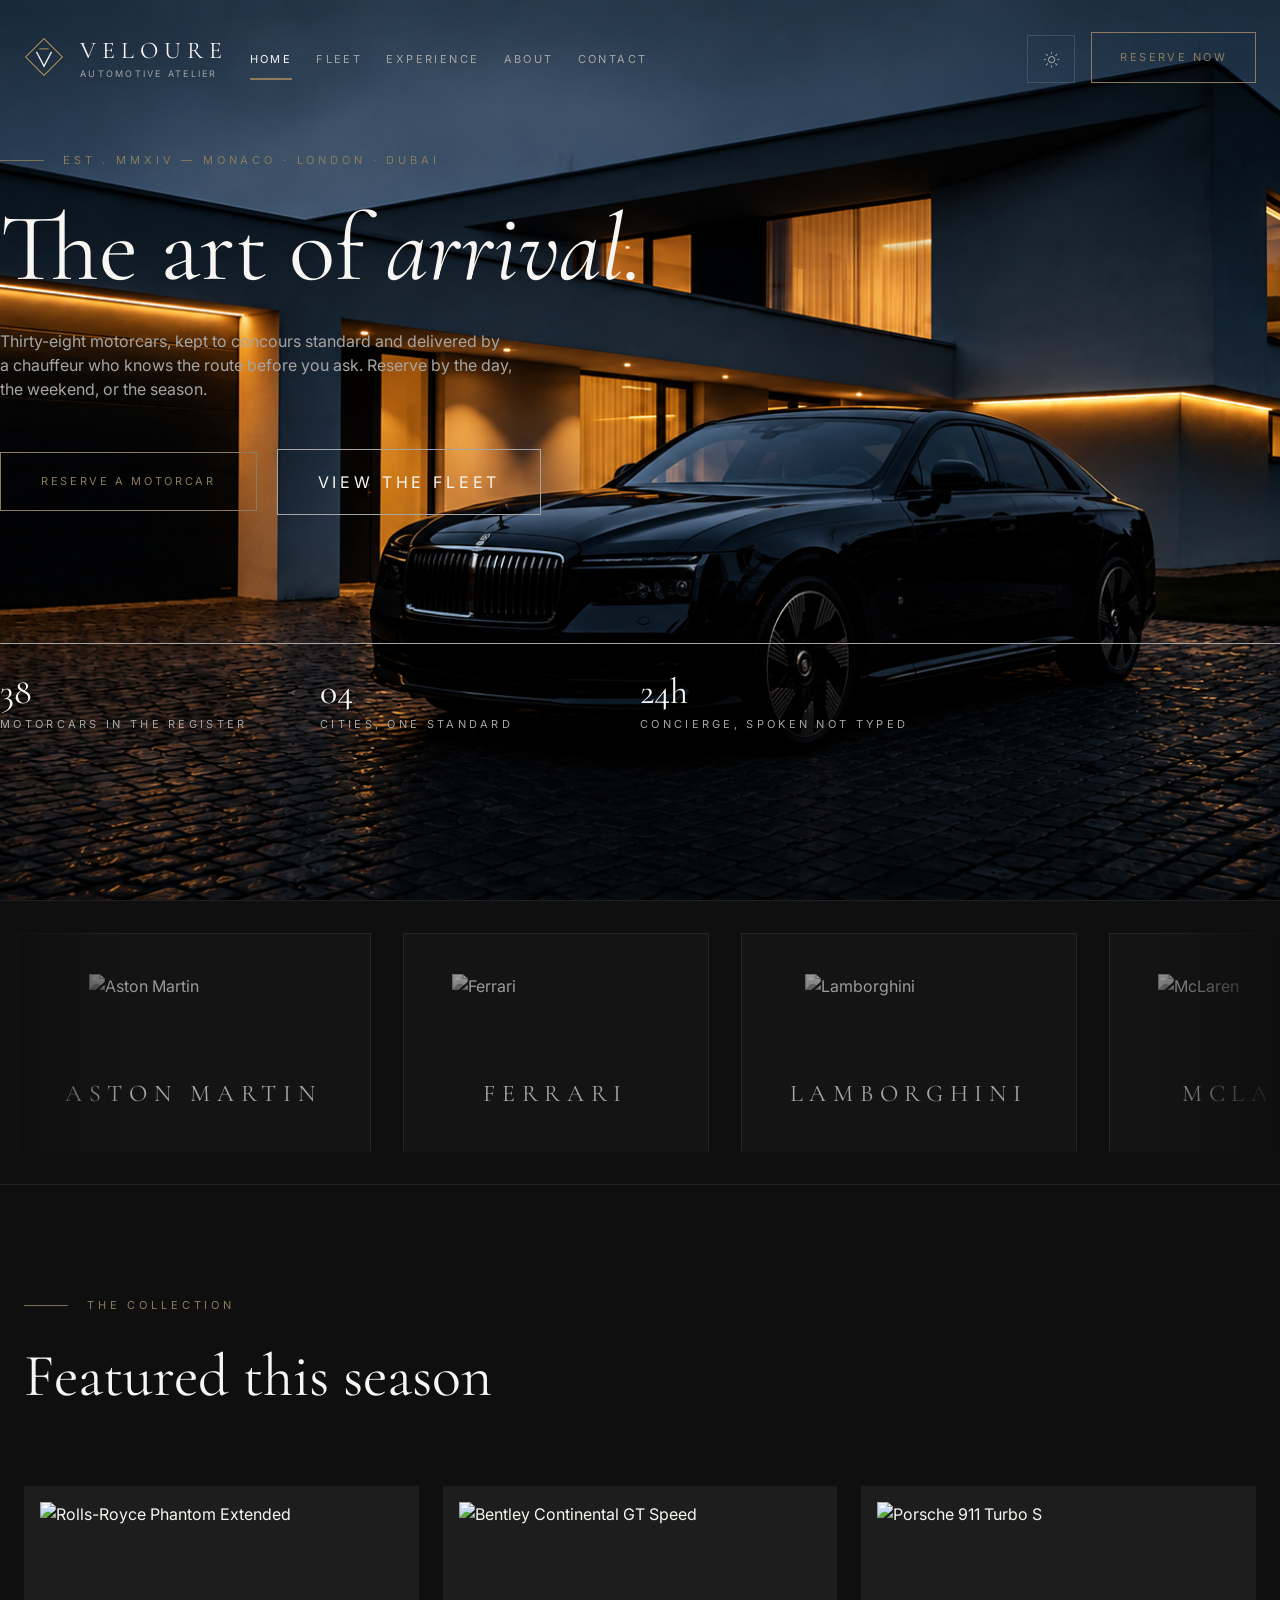
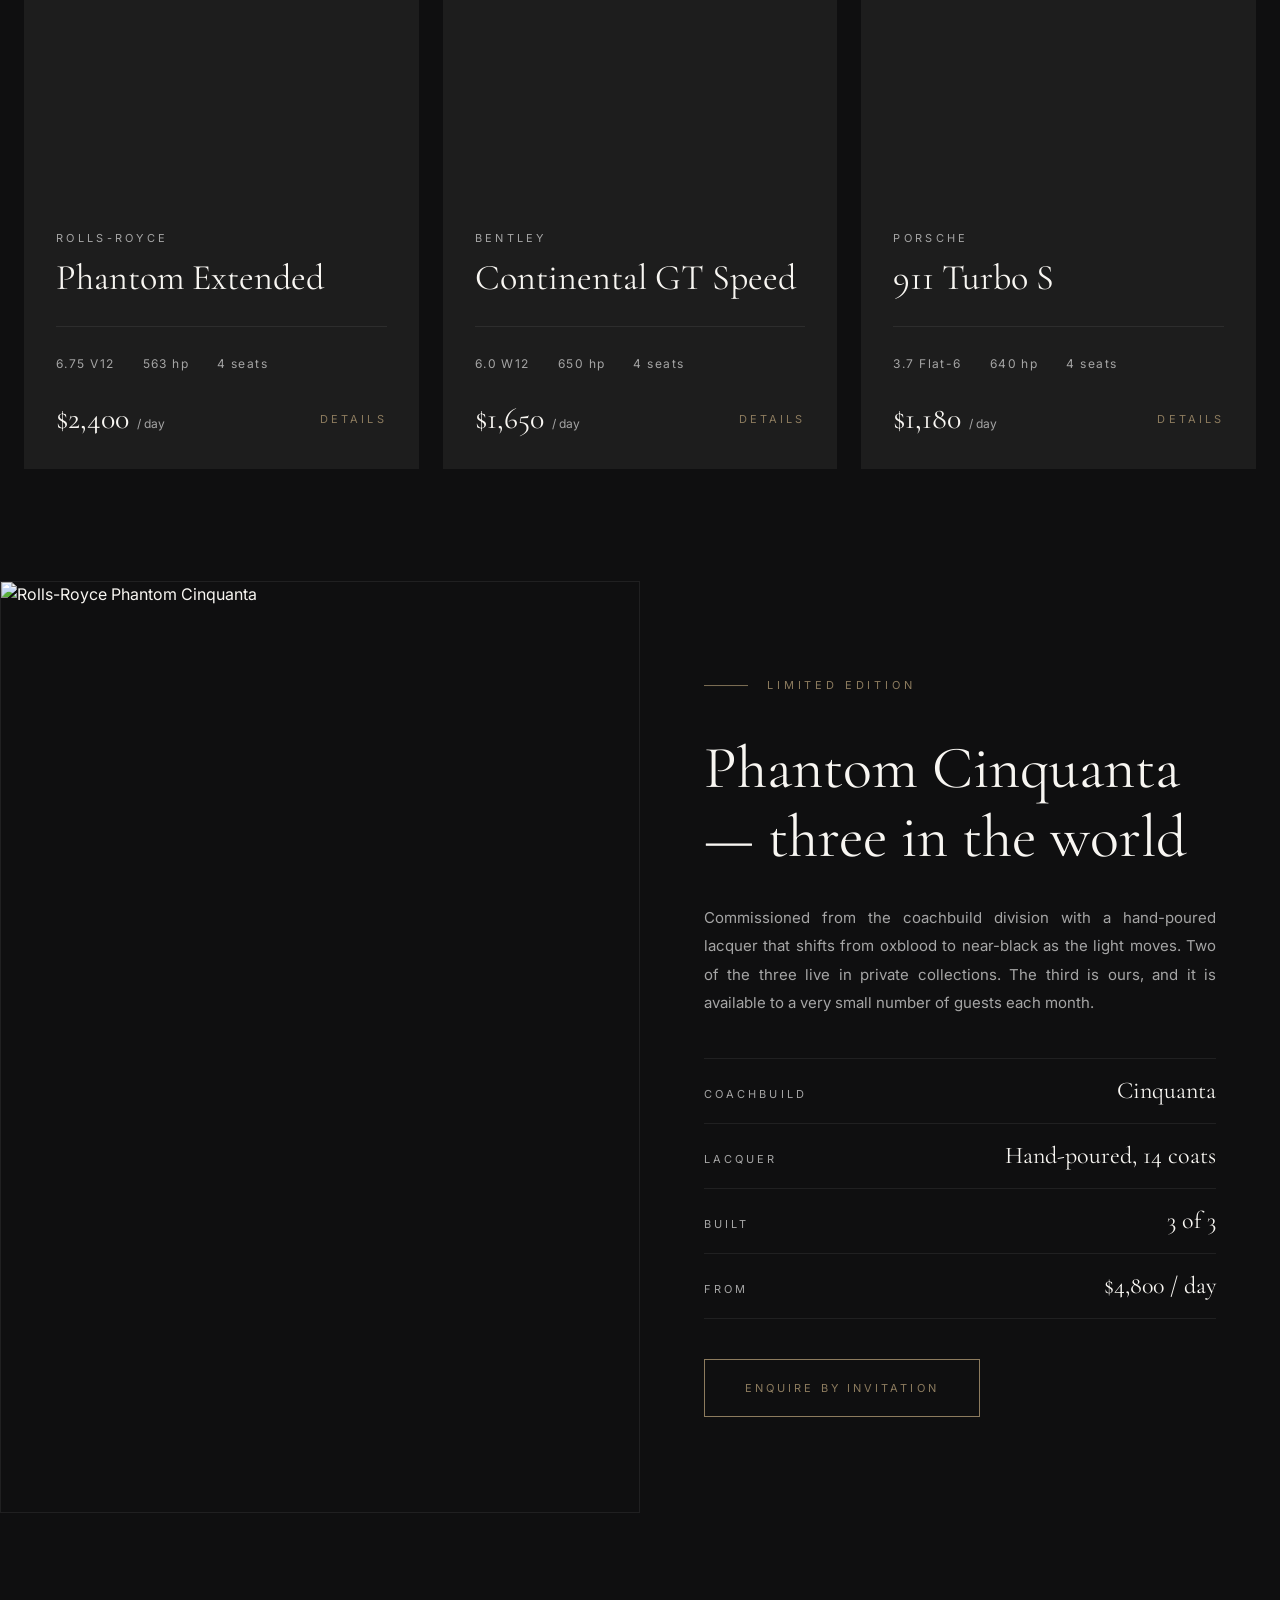
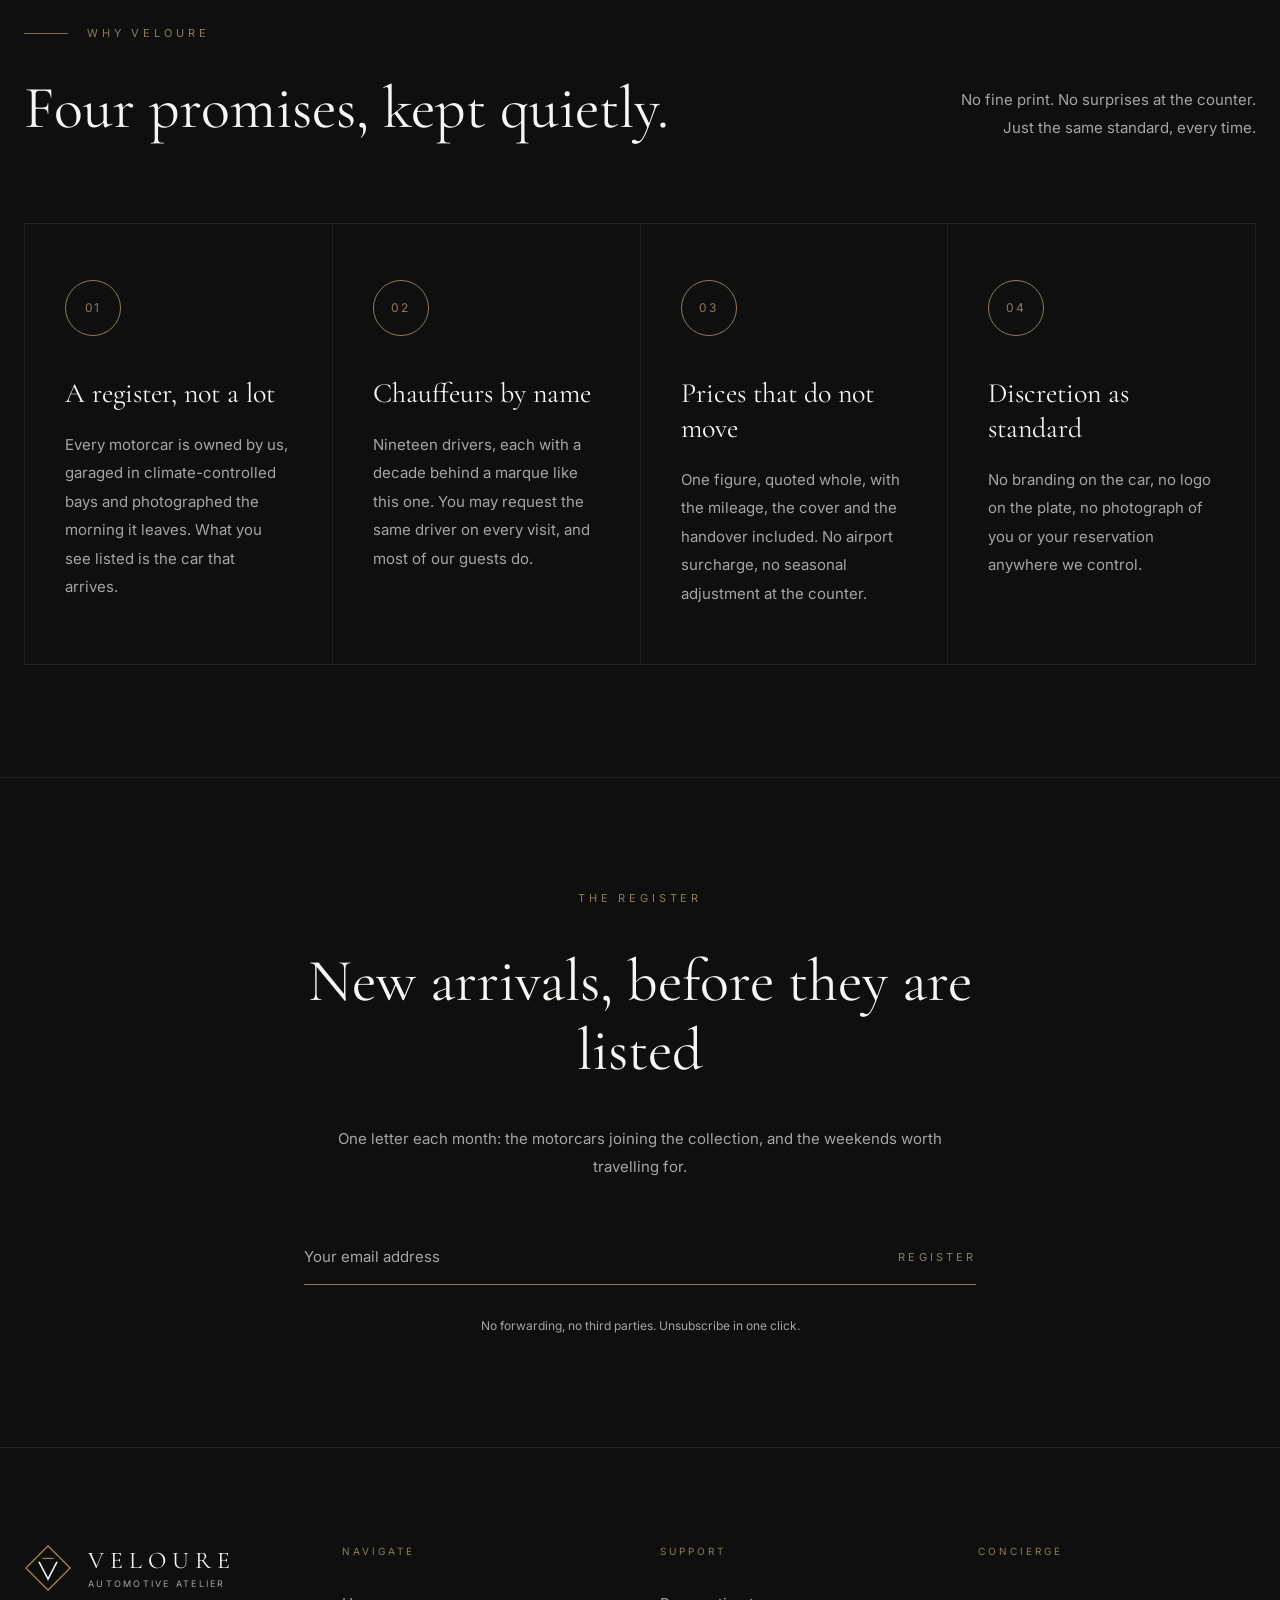
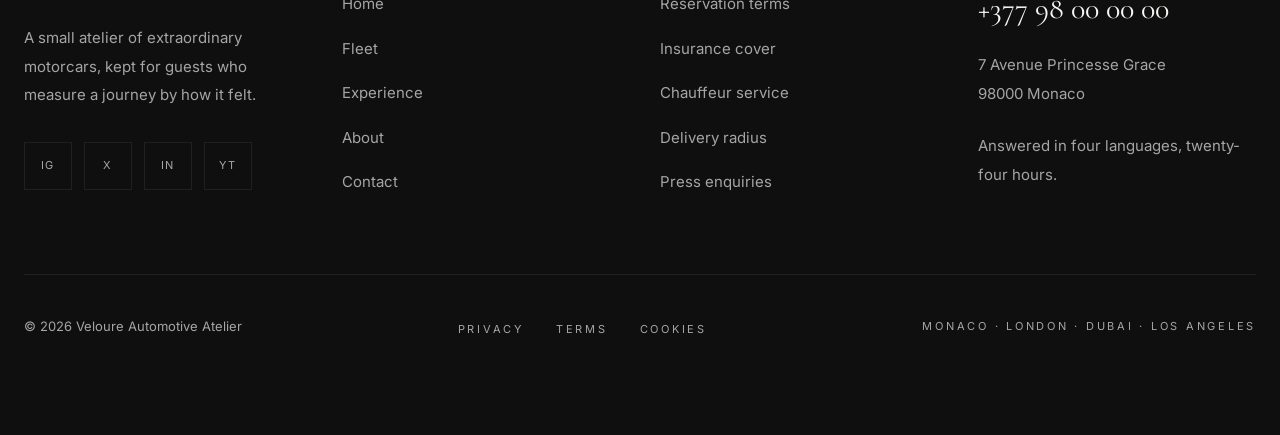
==== commit 15e7685b: "Add title fleet section" ====
--- a/src/index.html
+++ b/src/index.html
@@ -636,7 +636,9 @@
           </div>
         </div>
       </section>
-          <footer class="border-t border-hair">
+    </main>
+
+    <footer class="border-t border-hair">
       <div class="container mx-auto px-6 py-20 lg:py-24">
         <div class="grid gap-14 sm:grid-cols-2 lg:grid-cols-4 lg:gap-10">
           <div>
@@ -692,7 +694,7 @@
 
             <ul class="flex flex-col gap-5">
               <li><a href="#" class="footer-link">Reservation terms</a></li>
-              <li><a href="#" class="footer-link">Insurance &amp; cover</a></li>
+              <li><a href="#" class="footer-link">Insurance cover</a></li>
               <li><a href="#" class="footer-link">Chauffeur service</a></li>
               <li><a href="#" class="footer-link">Delivery radius</a></li>
               <li><a href="#" class="footer-link">Press enquiries</a></li>
@@ -739,6 +741,5 @@
         </div>
       </div>
     </footer>
-    </main>
   </body>
 </html>
--- a/src/output.css
+++ b/src/output.css
@@ -8,6 +8,7 @@
       "Segoe UI Symbol", "Noto Color Emoji";
     --font-mono: ui-monospace, SFMono-Regular, Menlo, Monaco, Consolas, "Liberation Mono",
       "Courier New", monospace;
+    --color-black: #000;
     --spacing: 0.25rem;
     --container-lg: 32rem;
     --container-2xl: 42rem;
@@ -28,6 +29,7 @@
     --text-8xl: 6rem;
     --text-8xl--line-height: 1;
     --leading-tight: 1.25;
+    --leading-relaxed: 1.625;
     --default-transition-duration: 150ms;
     --default-transition-timing-function: cubic-bezier(0.4, 0, 0.2, 1);
     --default-font-family: var(--font-sans);
@@ -273,6 +275,9 @@
   .hidden {
     display: none;
   }
+  .table {
+    display: table;
+  }
   .aspect-4\/3 {
     aspect-ratio: 4/3;
   }
@@ -282,12 +287,18 @@
   .h-10 {
     height: calc(var(--spacing) * 10);
   }
+  .h-\[80px\] {
+    height: 80px;
+  }
   .h-full {
     height: 100%;
   }
   .min-h-screen {
     min-height: 100vh;
   }
+  .w-1 {
+    width: var(--spacing);
+  }
   .w-1\/2 {
     width: calc(1 / 2 * 100%);
   }
@@ -312,8 +323,20 @@
   .flex-1 {
     flex: 1;
   }
+  .flex-shrink {
+    flex-shrink: 1;
+  }
   .shrink-0 {
     flex-shrink: 0;
+  }
+  .border-collapse {
+    border-collapse: collapse;
+  }
+  .transform {
+    transform: var(--tw-rotate-x,) var(--tw-rotate-y,) var(--tw-rotate-z,) var(--tw-skew-x,) var(--tw-skew-y,);
+  }
+  .resize {
+    resize: both;
   }
   .flex-col {
     flex-direction: column;
@@ -392,6 +415,9 @@
   .bg-background {
     background-color: var(--color-background);
   }
+  .bg-black {
+    background-color: var(--color-black);
+  }
   .bg-transparent {
     background-color: transparent;
   }
@@ -521,6 +547,14 @@
     --tw-leading: 1.15;
     line-height: 1.15;
   }
+  .leading-none {
+    --tw-leading: 1;
+    line-height: 1;
+  }
+  .leading-relaxed {
+    --tw-leading: var(--leading-relaxed);
+    line-height: var(--leading-relaxed);
+  }
   .tracking-\[0\.2em\] {
     --tw-tracking: 0.2em;
     letter-spacing: 0.2em;
@@ -566,6 +600,16 @@
   }
   .not-italic {
     font-style: normal;
+  }
+  .underline {
+    text-decoration-line: underline;
+  }
+  .outline {
+    outline-style: var(--tw-outline-style);
+    outline-width: 1px;
+  }
+  .filter {
+    filter: var(--tw-blur,) var(--tw-brightness,) var(--tw-contrast,) var(--tw-grayscale,) var(--tw-hue-rotate,) var(--tw-invert,) var(--tw-saturate,) var(--tw-sepia,) var(--tw-drop-shadow,);
   }
   .transition-all {
     transition-property: all;
@@ -614,6 +658,9 @@
     outline-style: none;
   }
   @media (width >= 40rem) {
+    .sm\:ml-2 {
+      margin-left: calc(var(--spacing) * 2);
+    }
     .sm\:ml-4 {
       margin-left: calc(var(--spacing) * 4);
     }
@@ -703,6 +750,9 @@
     .lg\:h-12 {
       height: calc(var(--spacing) * 12);
     }
+    .lg\:h-\[104px\] {
+      height: 104px;
+    }
     .lg\:min-h-\[34rem\] {
       min-height: 34rem;
     }
@@ -733,6 +783,9 @@
     .lg\:items-end {
       align-items: flex-end;
     }
+    .lg\:items-start {
+      align-items: flex-start;
+    }
     .lg\:justify-between {
       justify-content: space-between;
     }
@@ -756,6 +809,9 @@
     }
     .lg\:py-28 {
       padding-block: calc(var(--spacing) * 28);
+    }
+    .lg\:pt-4 {
+      padding-top: calc(var(--spacing) * 4);
     }
     .lg\:pt-10 {
       padding-top: calc(var(--spacing) * 10);
@@ -1243,6 +1299,26 @@
     }
   }
 }
+@property --tw-rotate-x {
+  syntax: "*";
+  inherits: false;
+}
+@property --tw-rotate-y {
+  syntax: "*";
+  inherits: false;
+}
+@property --tw-rotate-z {
+  syntax: "*";
+  inherits: false;
+}
+@property --tw-skew-x {
+  syntax: "*";
+  inherits: false;
+}
+@property --tw-skew-y {
+  syntax: "*";
+  inherits: false;
+}
 @property --tw-border-style {
   syntax: "*";
   inherits: false;
@@ -1256,24 +1332,10 @@
   syntax: "*";
   inherits: false;
 }
-@property --tw-duration {
-  syntax: "*";
-  inherits: false;
-}
-@property --tw-scale-x {
-  syntax: "*";
-  inherits: false;
-  initial-value: 1;
-}
-@property --tw-scale-y {
-  syntax: "*";
-  inherits: false;
-  initial-value: 1;
-}
-@property --tw-scale-z {
-  syntax: "*";
-  inherits: false;
-  initial-value: 1;
+@property --tw-outline-style {
+  syntax: "*";
+  inherits: false;
+  initial-value: solid;
 }
 @property --tw-blur {
   syntax: "*";
@@ -1327,6 +1389,25 @@
 @property --tw-drop-shadow-size {
   syntax: "*";
   inherits: false;
+}
+@property --tw-duration {
+  syntax: "*";
+  inherits: false;
+}
+@property --tw-scale-x {
+  syntax: "*";
+  inherits: false;
+  initial-value: 1;
+}
+@property --tw-scale-y {
+  syntax: "*";
+  inherits: false;
+  initial-value: 1;
+}
+@property --tw-scale-z {
+  syntax: "*";
+  inherits: false;
+  initial-value: 1;
 }
 @keyframes moveLeft {
   from {
@@ -1339,13 +1420,15 @@
 @layer properties {
   @supports ((-webkit-hyphens: none) and (not (margin-trim: inline))) or ((-moz-orient: inline) and (not (color:rgb(from red r g b)))) {
     *, ::before, ::after, ::backdrop {
+      --tw-rotate-x: initial;
+      --tw-rotate-y: initial;
+      --tw-rotate-z: initial;
+      --tw-skew-x: initial;
+      --tw-skew-y: initial;
       --tw-border-style: solid;
       --tw-leading: initial;
       --tw-tracking: initial;
-      --tw-duration: initial;
-      --tw-scale-x: 1;
-      --tw-scale-y: 1;
-      --tw-scale-z: 1;
+      --tw-outline-style: solid;
       --tw-blur: initial;
       --tw-brightness: initial;
       --tw-contrast: initial;
@@ -1359,6 +1442,10 @@
       --tw-drop-shadow-color: initial;
       --tw-drop-shadow-alpha: 100%;
       --tw-drop-shadow-size: initial;
-    }
-  }
-}
+      --tw-duration: initial;
+      --tw-scale-x: 1;
+      --tw-scale-y: 1;
+      --tw-scale-z: 1;
+    }
+  }
+}
